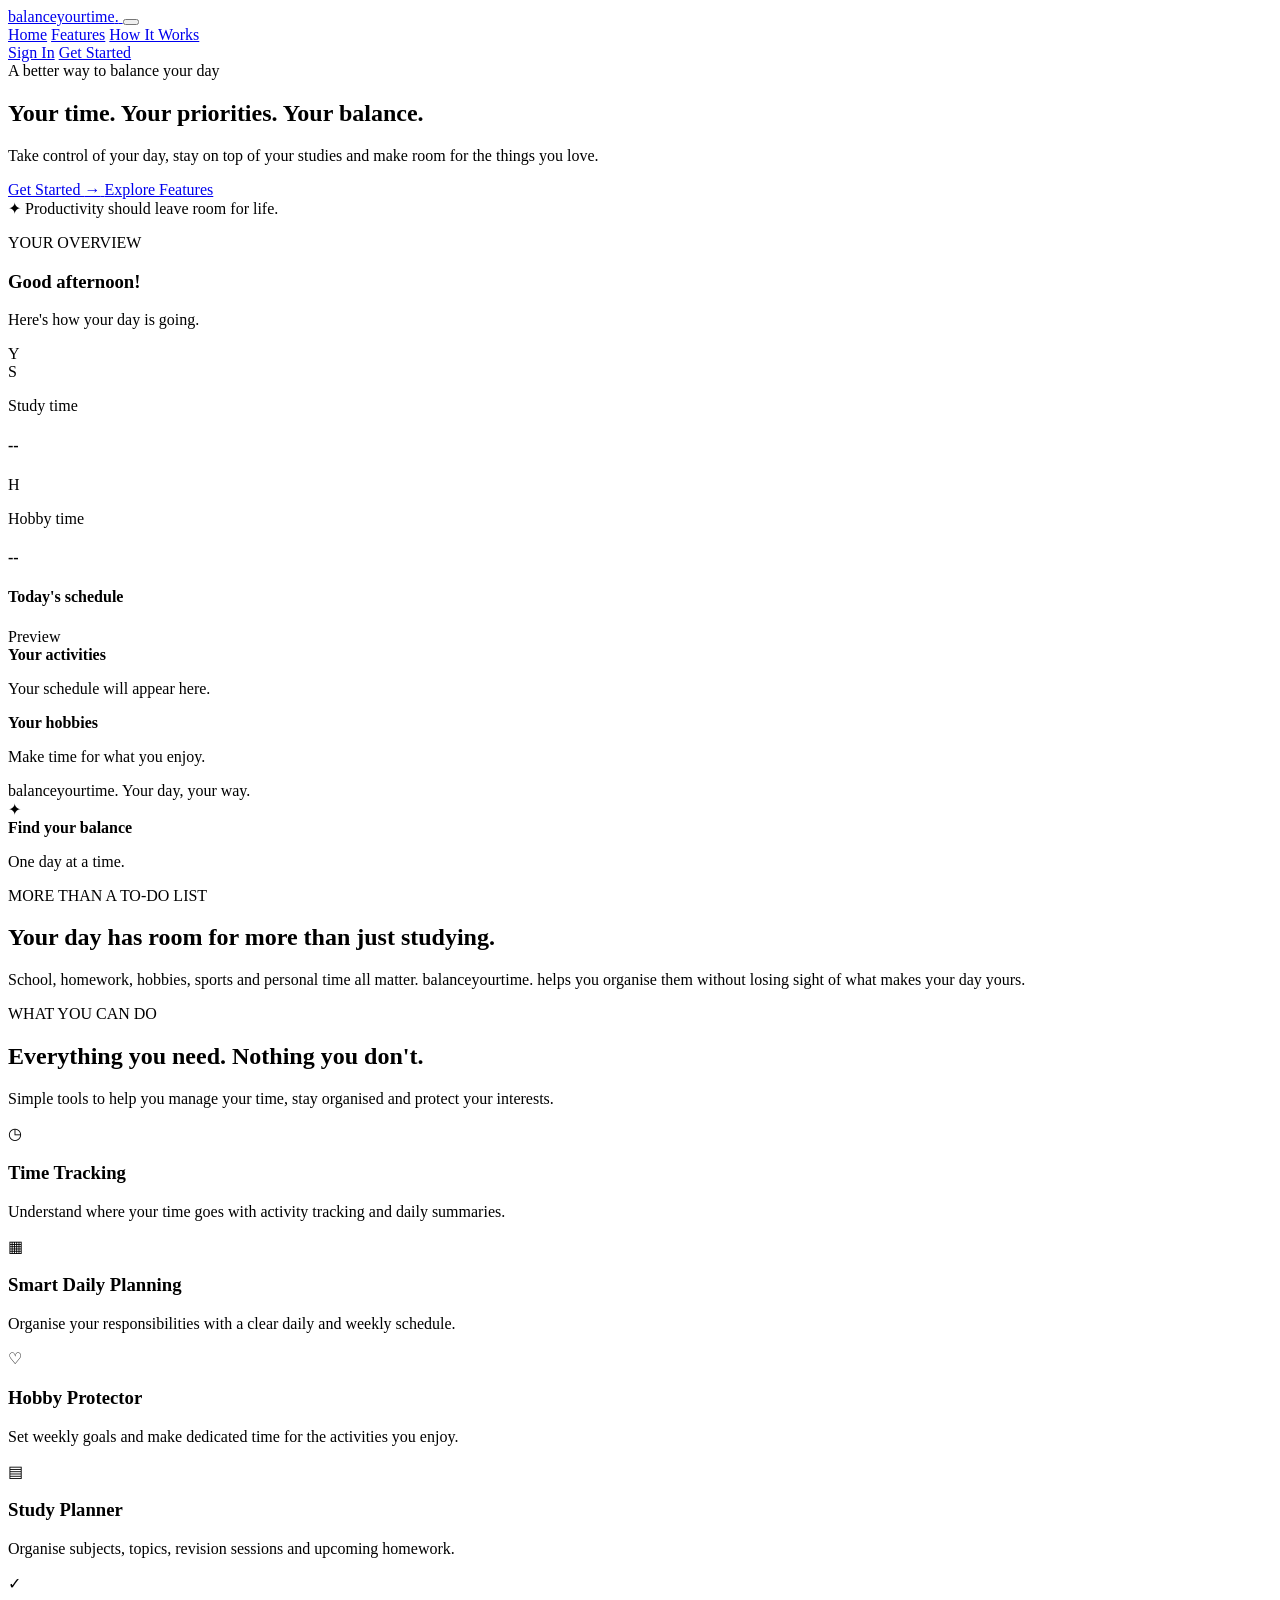
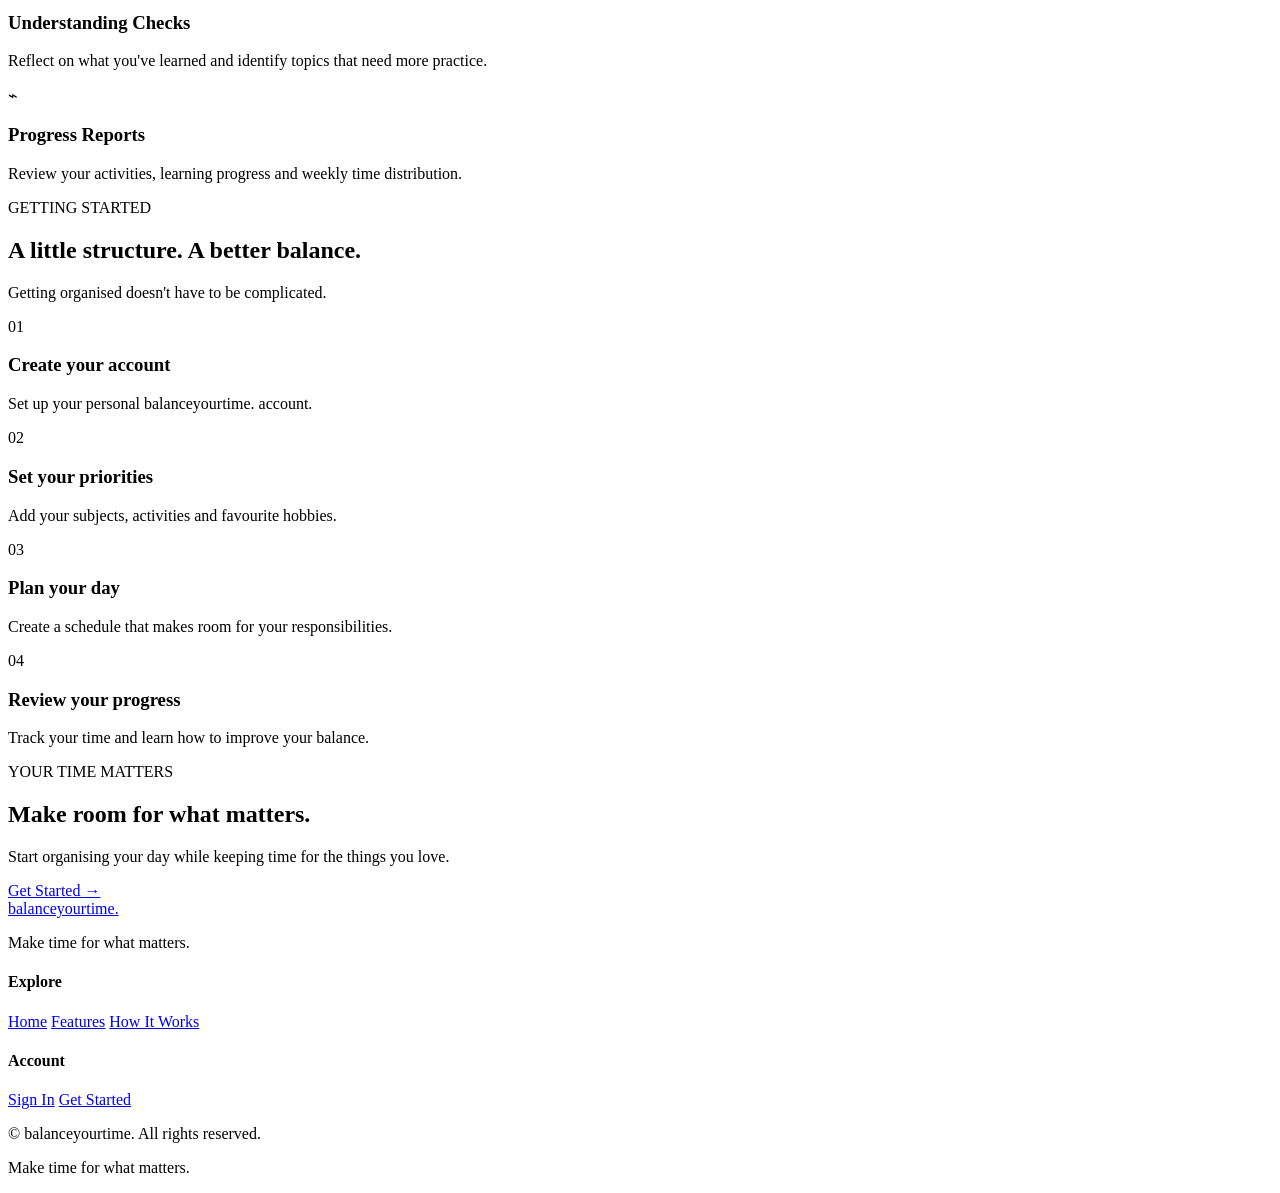
==== index.html @ 5ee88a28 "Create index.html" ====
<!DOCTYPE html>
<html lang="en">
<head>
    <meta charset="UTF-8">
    <meta name="viewport" content="width=device-width, initial-scale=1.0">

    <title>balanceyourtime. — Make time for what matters.</title>

    <meta name="description" content="Take control of your day, organise your studies and make room for the things you love with balanceyourtime.">

    <link rel="preconnect" href="https://fonts.googleapis.com">
    <link rel="preconnect" href="https://fonts.gstatic.com" crossorigin>

    <link href="https://fonts.googleapis.com/css2?family=Inter:wght@400;500;600;700;800&display=swap" rel="stylesheet">

    <link rel="stylesheet" href="style.css">

    <script src="script.js" defer></script>
</head>

<body>

    <!-- NAVIGATION -->

    <header class="navbar">
        <div class="container nav-container">

            <a href="index.html" class="logo">
                balanceyourtime<span>.</span>
            </a>

            <button class="menu-toggle" id="menuToggle"
                aria-label="Toggle navigation" aria-expanded="false">
                <span></span>
                <span></span>
                <span></span>
            </button>

            <nav class="nav-links" id="navLinks">
                <a href="#home" class="nav-link active">Home</a>
                <a href="#features" class="nav-link">Features</a>
                <a href="#how-it-works" class="nav-link">How It Works</a>
            </nav>

            <div class="nav-actions">
                <a href="signin.html" class="btn btn-secondary">Sign In</a>
                <a href="signup.html" class="btn btn-primary">Get Started</a>
            </div>

        </div>
    </header>


    <main>

        <!-- HERO SECTION -->

        <section class="hero" id="home">
            <div class="container hero-container">

                <div class="hero-content">

                    <div class="hero-label">
                        <span class="status-dot"></span>
                        A better way to balance your day
                    </div>

                    <h1>
                        Your time.
                        Your priorities.
                        <span>Your balance.</span>
                    </h1>

                    <p class="hero-description">
                        Take control of your day, stay on top of your
                        studies and make room for the things you love.
                    </p>

                    <div class="hero-buttons">
                        <a href="signup.html" class="btn btn-primary btn-large">
                            Get Started
                            <span aria-hidden="true">→</span>
                        </a>

                        <a href="#features" class="btn btn-secondary btn-large">
                            Explore Features
                        </a>
                    </div>

                    <div class="hero-note">
                        <span class="note-icon">✦</span>
                        Productivity should leave room for life.
                    </div>

                </div>


                <!-- DASHBOARD PREVIEW -->

                <div class="hero-visual">

                    <div class="preview-card">

                        <div class="preview-header">
                            <div>
                                <p class="preview-small">YOUR OVERVIEW</p>
                                <h3>Good afternoon!</h3>
                                <p class="preview-subtitle">
                                    Here's how your day is going.
                                </p>
                            </div>

                            <div class="preview-avatar">Y</div>
                        </div>


                        <div class="preview-stats">

                            <div class="preview-stat">
                                <div class="stat-icon study-icon">S</div>
                                <div>
                                    <p>Study time</p>
                                    <h4>--</h4>
                                </div>
                            </div>

                            <div class="preview-stat">
                                <div class="stat-icon hobby-icon">H</div>
                                <div>
                                    <p>Hobby time</p>
                                    <h4>--</h4>
                                </div>
                            </div>

                        </div>


                        <div class="preview-schedule">

                            <div class="preview-section-heading">
                                <h4>Today's schedule</h4>
                                <span>Preview</span>
                            </div>

                            <div class="schedule-placeholder">
                                <div class="schedule-line study-line"></div>
                                <div>
                                    <strong>Your activities</strong>
                                    <p>Your schedule will appear here.</p>
                                </div>
                            </div>

                            <div class="schedule-placeholder">
                                <div class="schedule-line hobby-line"></div>
                                <div>
                                    <strong>Your hobbies</strong>
                                    <p>Make time for what you enjoy.</p>
                                </div>
                            </div>

                        </div>


                        <div class="preview-footer">
                            <span>balanceyourtime.</span>
                            <span>Your day, your way.</span>
                        </div>

                    </div>

                    <div class="floating-note">
                        <span class="floating-icon">✦</span>
                        <div>
                            <strong>Find your balance</strong>
                            <p>One day at a time.</p>
                        </div>
                    </div>

                </div>

            </div>
        </section>


        <!-- INTRODUCTION -->

        <section class="intro-section">
            <div class="container intro-container">

                <p class="section-eyebrow">MORE THAN A TO-DO LIST</p>

                <h2>
                    Your day has room for
                    <span>more than just studying.</span>
                </h2>

                <p>
                    School, homework, hobbies, sports and personal time
                    all matter. balanceyourtime. helps you organise them
                    without losing sight of what makes your day yours.
                </p>

            </div>
        </section>


        <!-- FEATURES -->

        <section class="features-section" id="features">
            <div class="container">

                <div class="section-heading">
                    <p class="section-eyebrow">WHAT YOU CAN DO</p>

                    <h2>
                        Everything you need.
                        <span>Nothing you don't.</span>
                    </h2>

                    <p>
                        Simple tools to help you manage your time,
                        stay organised and protect your interests.
                    </p>
                </div>


                <div class="features-grid">

                    <article class="feature-card">
                        <div class="feature-icon purple-icon">◷</div>

                        <h3>Time Tracking</h3>

                        <p>
                            Understand where your time goes with activity
                            tracking and daily summaries.
                        </p>
                    </article>


                    <article class="feature-card">
                        <div class="feature-icon blue-icon">▦</div>

                        <h3>Smart Daily Planning</h3>

                        <p>
                            Organise your responsibilities with a clear
                            daily and weekly schedule.
                        </p>
                    </article>


                    <article class="feature-card">
                        <div class="feature-icon pink-icon">♡</div>

                        <h3>Hobby Protector</h3>

                        <p>
                            Set weekly goals and make dedicated time
                            for the activities you enjoy.
                        </p>
                    </article>


                    <article class="feature-card">
                        <div class="feature-icon green-icon">▤</div>

                        <h3>Study Planner</h3>

                        <p>
                            Organise subjects, topics, revision sessions
                            and upcoming homework.
                        </p>
                    </article>


                    <article class="feature-card">
                        <div class="feature-icon orange-icon">✓</div>

                        <h3>Understanding Checks</h3>

                        <p>
                            Reflect on what you've learned and identify
                            topics that need more practice.
                        </p>
                    </article>


                    <article class="feature-card">
                        <div class="feature-icon cyan-icon">⌁</div>

                        <h3>Progress Reports</h3>

                        <p>
                            Review your activities, learning progress
                            and weekly time distribution.
                        </p>
                    </article>

                </div>

            </div>
        </section>


        <!-- HOW IT WORKS -->

        <section class="how-section" id="how-it-works">
            <div class="container">

                <div class="section-heading">
                    <p class="section-eyebrow">GETTING STARTED</p>

                    <h2>
                        A little structure.
                        <span>A better balance.</span>
                    </h2>

                    <p>
                        Getting organised doesn't have to be complicated.
                    </p>
                </div>


                <div class="steps-grid">

                    <article class="step-card">
                        <span class="step-number">01</span>
                        <h3>Create your account</h3>
                        <p>
                            Set up your personal balanceyourtime.
                            account.
                        </p>
                    </article>


                    <article class="step-card">
                        <span class="step-number">02</span>
                        <h3>Set your priorities</h3>
                        <p>
                            Add your subjects, activities and
                            favourite hobbies.
                        </p>
                    </article>


                    <article class="step-card">
                        <span class="step-number">03</span>
                        <h3>Plan your day</h3>
                        <p>
                            Create a schedule that makes room
                            for your responsibilities.
                        </p>
                    </article>


                    <article class="step-card">
                        <span class="step-number">04</span>
                        <h3>Review your progress</h3>
                        <p>
                            Track your time and learn how to
                            improve your balance.
                        </p>
                    </article>

                </div>

            </div>
        </section>


        <!-- FINAL CALL TO ACTION -->

        <section class="cta-section">
            <div class="container cta-container">

                <p class="section-eyebrow">YOUR TIME MATTERS</p>

                <h2>
                    Make room for
                    <span>what matters.</span>
                </h2>

                <p>
                    Start organising your day while keeping
                    time for the things you love.
                </p>

                <a href="signup.html" class="btn btn-primary btn-large">
                    Get Started
                    <span aria-hidden="true">→</span>
                </a>

            </div>
        </section>

    </main>


    <!-- FOOTER -->

    <footer class="footer">
        <div class="container">

            <div class="footer-main">

                <div class="footer-brand">
                    <a href="index.html" class="logo">
                        balanceyourtime<span>.</span>
                    </a>

                    <p>
                        Make time for what matters.
                    </p>
                </div>


                <div class="footer-links">
                    <h4>Explore</h4>
                    <a href="#home">Home</a>
                    <a href="#features">Features</a>
                    <a href="#how-it-works">How It Works</a>
                </div>


                <div class="footer-links">
                    <h4>Account</h4>
                    <a href="signin.html">Sign In</a>
                    <a href="signup.html">Get Started</a>
                </div>

            </div>


            <div class="footer-bottom">
                <p>
                    © <span id="currentYear"></span> balanceyourtime.
                    All rights reserved.
                </p>

                <p>Make time for what matters.</p>
            </div>

        </div>
    </footer>

</body>
</html>
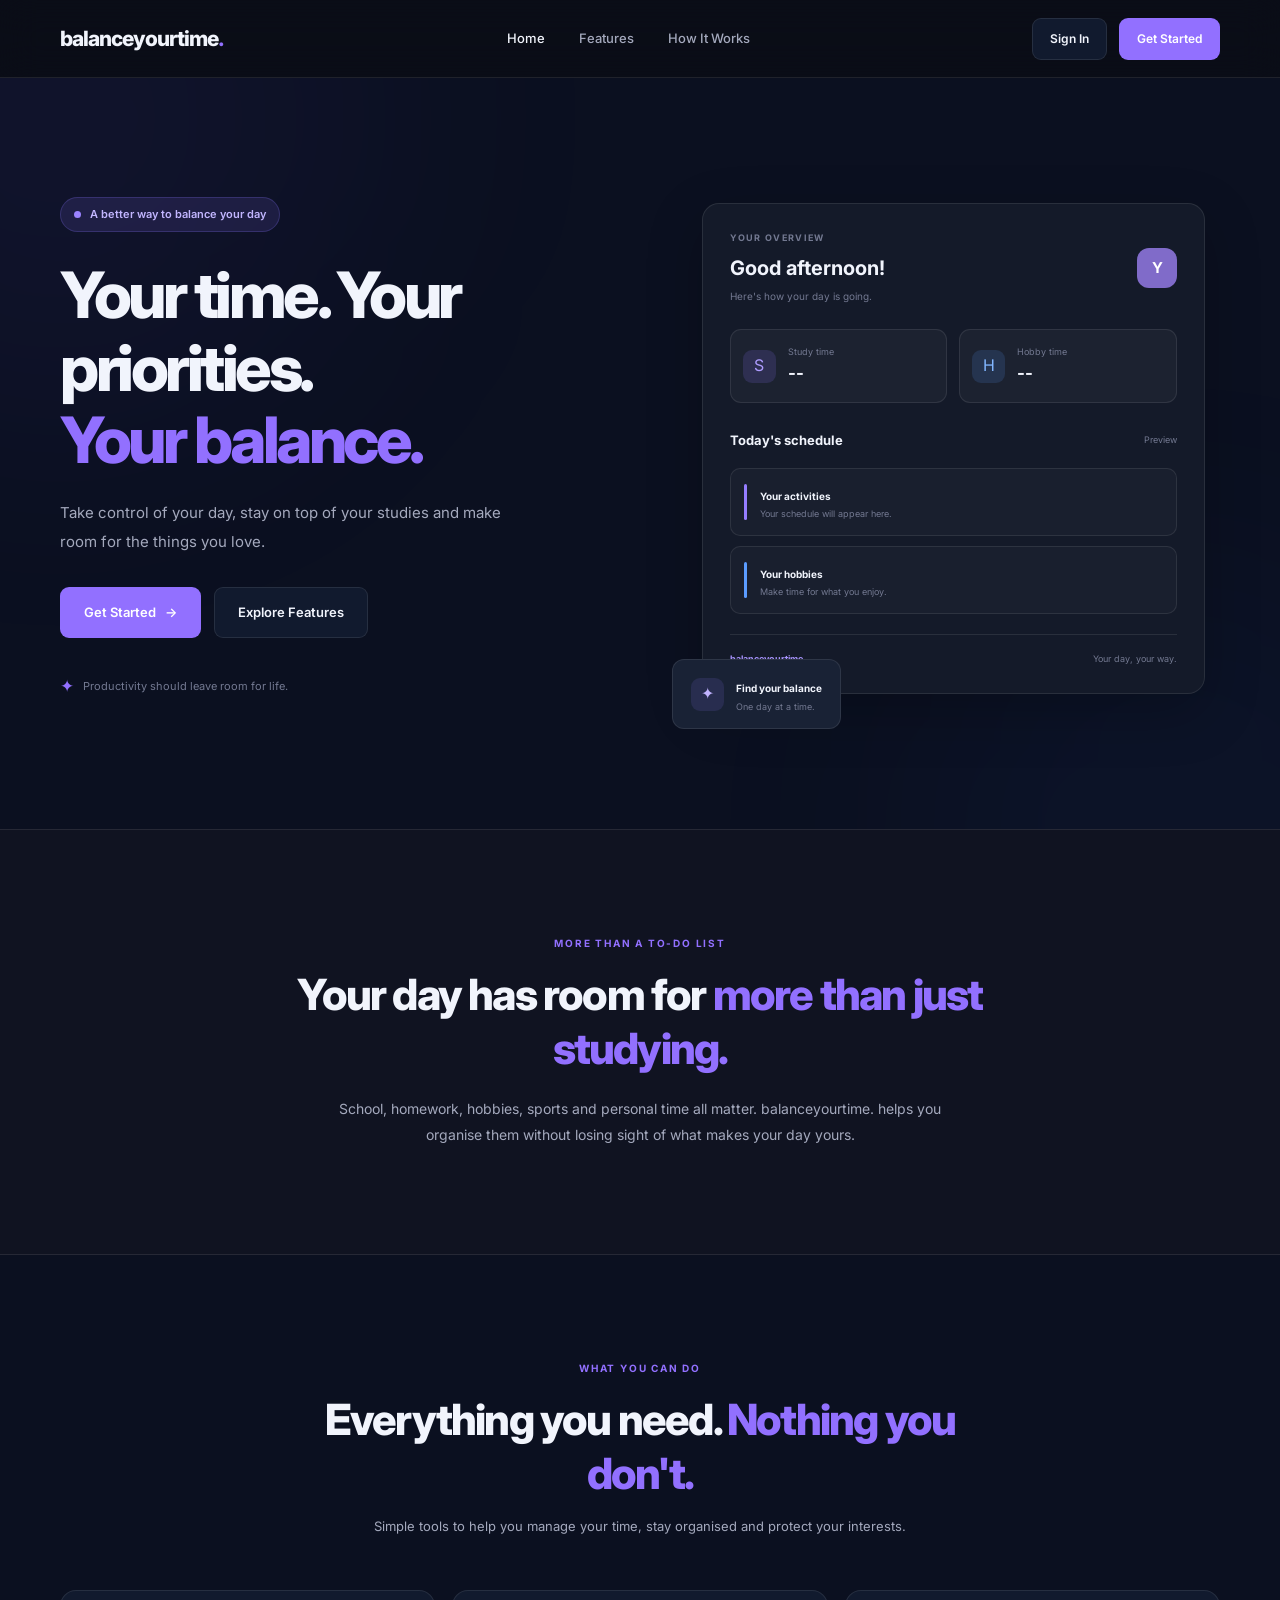
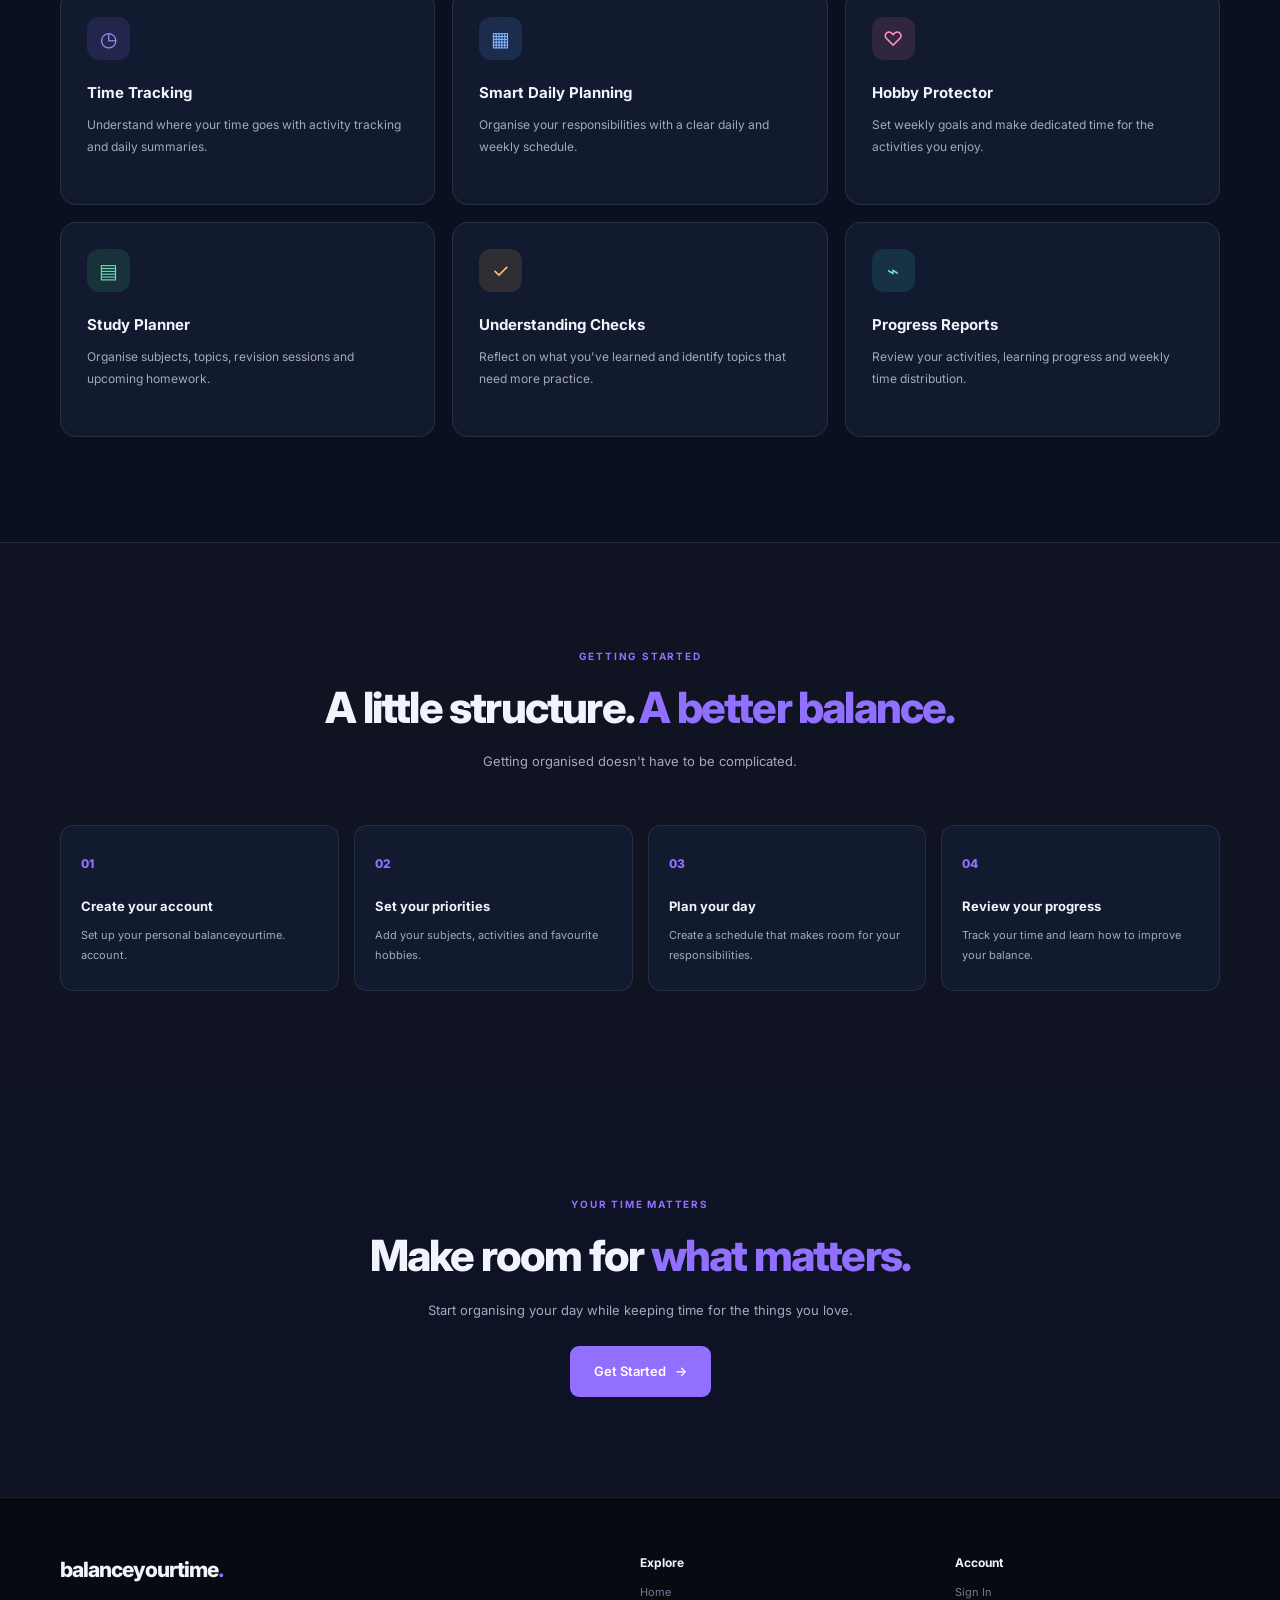
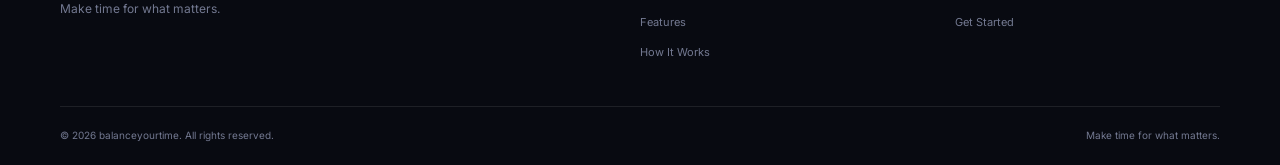
==== commit 5db3f541: "Update index.html" ====
--- a/index.html
+++ b/index.html
@@ -2,6 +2,7 @@
 <!DOCTYPE html>
 <html lang="en">
 <head>
+    <meta name="google-site-verification" content="UzLrV-4AFSS6kIqzw9CiGwNvHxpUOqqBNGoeSu82Of0" />
     <meta charset="UTF-8">
     <meta name="viewport" content="width=device-width, initial-scale=1.0">
 
--- a/style.css
+++ b/style.css
@@ -0,0 +1,2258 @@
+/* BALANCEUP — COMPLETE STYLE.CSS */
+
+:root {
+    --bg: #0b1020;
+    --bg-secondary: #101321;
+    --surface: #111a2e;
+    --surface-hover: #1b2034;
+    --surface-2: #172239;
+    --surface-3: #202d46;
+    --primary: #9270ff;
+    --primary-hover: #a48aff;
+    --secondary: #5b9cff;
+    --blue: #5b9cff;
+    --green: #45c69a;
+    --red: #ef737e;
+    --text: #f1f4fc;
+    --text-secondary: #a4a9bd;
+    --text-muted: #737991;
+    --muted: #94a1b8;
+    --border: rgba(255,255,255,.09);
+    --purple-light: rgba(139,114,255,.13);
+    --blue-light: rgba(91,156,255,.13);
+    --font: "Inter",sans-serif;
+    --container: 1160px;
+    --radius: 16px;
+    --sidebar-width: 255px;
+    --transition: .25s ease;
+    --shadow: 0 12px 35px rgba(0,0,0,.16);
+}
+
+* {
+    margin: 0;
+    padding: 0;
+    box-sizing: border-box;
+}
+
+html {
+    scroll-behavior: smooth;
+    scroll-padding-top: 90px;
+}
+
+body {
+    background: var(--bg);
+    color: var(--text);
+    font-family: var(--font);
+    line-height: 1.6;
+    overflow-x: hidden;
+}
+
+a {
+    color: inherit;
+    text-decoration: none;
+}
+
+button {
+    font: inherit;
+    cursor: pointer;
+}
+
+button:focus-visible,
+a:focus-visible,
+input:focus-visible,
+select:focus-visible,
+textarea:focus-visible {
+    outline: 2px solid var(--primary);
+    outline-offset: 3px;
+}
+
+.container {
+    width: min(var(--container),calc(100% - 48px));
+    margin: 0 auto;
+}
+
+/* BUTTONS */
+
+.btn {
+    display: inline-flex;
+    justify-content: center;
+    align-items: center;
+    gap: 9px;
+    min-height: 42px;
+    padding: 0 17px;
+    border-radius: 9px;
+    border: 1px solid transparent;
+    font-size: 12px;
+    font-weight: 600;
+    transition: var(--transition);
+    cursor: pointer;
+}
+
+.btn-primary {
+    background: var(--primary);
+    color: white;
+}
+
+.btn-primary:hover {
+    background: var(--primary-hover);
+    transform: translateY(-2px);
+    box-shadow: 0 5px 18px rgba(139,114,255,.15);
+}
+
+.btn-secondary {
+    background: var(--surface);
+    color: var(--text);
+    border-color: var(--border);
+}
+
+.btn-secondary:hover {
+    border-color: var(--primary);
+    background: var(--surface-hover);
+}
+
+.btn-danger {
+    background: rgba(239,115,126,.12);
+    color: var(--red);
+    border-color: rgba(239,115,126,.2);
+}
+
+.btn-large {
+    min-height: 51px;
+    padding: 0 23px;
+    font-size: 13px;
+}
+
+/* NAVIGATION */
+
+.navbar {
+    height: 78px;
+    width: 100%;
+    position: sticky;
+    top: 0;
+    z-index: 100;
+    background: rgba(11,13,22,.88);
+    backdrop-filter: blur(18px);
+    border-bottom: 1px solid var(--border);
+}
+
+.nav-container {
+    height: 100%;
+    display: flex;
+    align-items: center;
+    justify-content: space-between;
+}
+
+.logo {
+    font-size: 21px;
+    font-weight: 800;
+    letter-spacing: -1px;
+    white-space: nowrap;
+}
+
+.logo span {
+    color: var(--primary);
+}
+
+.nav-links {
+    display: flex;
+    align-items: center;
+    gap: 34px;
+}
+
+.nav-link {
+    color: var(--text-secondary);
+    font-size: 13px;
+    font-weight: 500;
+    transition: var(--transition);
+}
+
+.nav-link:hover,
+.nav-link.active {
+    color: var(--text);
+}
+
+.nav-actions {
+    display: flex;
+    align-items: center;
+    gap: 12px;
+}
+
+.menu-toggle {
+    display: none;
+    width: 40px;
+    height: 40px;
+    background: var(--surface);
+    border: 1px solid var(--border);
+    border-radius: 9px;
+    align-items: center;
+    justify-content: center;
+    flex-direction: column;
+    gap: 5px;
+}
+
+.menu-toggle span {
+    width: 17px;
+    height: 2px;
+    background: var(--text);
+    border-radius: 2px;
+}
+
+/* HOMEPAGE HERO */
+
+.hero {
+    position: relative;
+    padding: 110px 0 120px;
+    overflow: hidden;
+}
+
+.hero::before,
+.hero::after {
+    content: "";
+    position: absolute;
+    border-radius: 50%;
+    pointer-events: none;
+    filter: blur(135px);
+}
+
+.hero::before {
+    width: 600px;
+    height: 600px;
+    top: -260px;
+    left: -240px;
+    background: rgba(112,85,255,.055);
+}
+
+.hero::after {
+    width: 500px;
+    height: 500px;
+    bottom: -250px;
+    right: -150px;
+    background: rgba(61,123,255,.045);
+}
+
+.hero-container {
+    position: relative;
+    z-index: 1;
+    display: grid;
+    grid-template-columns: 1fr .95fr;
+    align-items: center;
+    gap: 65px;
+}
+
+.hero-content {
+    max-width: 570px;
+}
+
+.hero-label {
+    display: inline-flex;
+    align-items: center;
+    gap: 9px;
+    padding: 8px 13px;
+    border: 1px solid rgba(139,114,255,.22);
+    background: var(--purple-light);
+    border-radius: 30px;
+    color: #c2b6ff;
+    font-size: 11px;
+    font-weight: 600;
+    margin-bottom: 27px;
+}
+
+.status-dot {
+    width: 7px;
+    height: 7px;
+    background: #9b83ff;
+    border-radius: 50%;
+}
+
+.hero h1 {
+    font-size: clamp(42px,5vw,66px);
+    line-height: 1.13;
+    font-weight: 800;
+    letter-spacing: -3.5px;
+    max-width: 600px;
+}
+
+.hero h1 span {
+    display: block;
+    color: var(--primary);
+}
+
+.hero-description {
+    max-width: 470px;
+    margin-top: 23px;
+    color: var(--text-secondary);
+    font-size: 15px;
+    line-height: 1.9;
+}
+
+.hero-buttons {
+    display: flex;
+    align-items: center;
+    gap: 13px;
+    margin-top: 31px;
+    flex-wrap: wrap;
+}
+
+.hero-note {
+    display: flex;
+    align-items: center;
+    gap: 9px;
+    color: var(--text-muted);
+    font-size: 11px;
+    margin-top: 35px;
+}
+
+.note-icon {
+    color: var(--primary);
+    font-size: 17px;
+}
+
+/* HOMEPAGE PREVIEW */
+
+.hero-visual {
+    position: relative;
+    padding: 15px;
+}
+
+.preview-card {
+    position: relative;
+    z-index: 2;
+    width: 100%;
+    padding: 27px;
+    border-radius: 17px;
+    border: 1px solid var(--border);
+    background: #141a29;
+    box-shadow: 0 18px 55px rgba(0,0,0,.22);
+}
+
+.preview-header {
+    display: flex;
+    align-items: center;
+    justify-content: space-between;
+}
+
+.preview-small {
+    color: var(--text-muted);
+    font-size: 9px;
+    font-weight: 700;
+    letter-spacing: 1.3px;
+}
+
+.preview-header h3 {
+    margin-top: 7px;
+    font-size: 20px;
+}
+
+.preview-subtitle {
+    color: var(--text-muted);
+    font-size: 10px;
+    margin-top: 4px;
+}
+
+.preview-avatar {
+    width: 40px;
+    height: 40px;
+    border-radius: 12px;
+    display: grid;
+    place-items: center;
+    color: white;
+    background: #806bc9;
+    font-size: 15px;
+    font-weight: 700;
+}
+
+.preview-stats {
+    display: grid;
+    grid-template-columns: 1fr 1fr;
+    gap: 12px;
+    margin-top: 25px;
+}
+
+.preview-stat {
+    display: flex;
+    align-items: center;
+    gap: 12px;
+    padding: 15px 12px;
+    background: rgba(255,255,255,.035);
+    border: 1px solid var(--border);
+    border-radius: 11px;
+}
+
+.stat-icon {
+    width: 33px;
+    height: 33px;
+    display: grid;
+    place-items: center;
+    border-radius: 9px;
+}
+
+.study-icon {
+    background: rgba(139,114,255,.16);
+    color: #ae9cff;
+}
+
+.hobby-icon {
+    background: rgba(91,156,255,.15);
+    color: #82b6ff;
+}
+
+.preview-stat p {
+    font-size: 9px;
+    color: var(--text-muted);
+}
+
+.preview-stat h4 {
+    font-size: 17px;
+}
+
+.preview-schedule {
+    margin-top: 27px;
+}
+
+.preview-section-heading {
+    display: flex;
+    align-items: center;
+    justify-content: space-between;
+    margin-bottom: 17px;
+}
+
+.preview-section-heading h4 {
+    font-size: 13px;
+}
+
+.preview-section-heading span {
+    color: var(--text-muted);
+    font-size: 9px;
+}
+
+.schedule-placeholder {
+    display: flex;
+    align-items: center;
+    gap: 13px;
+    padding: 13px;
+    margin-bottom: 10px;
+    background: rgba(255,255,255,.025);
+    border: 1px solid var(--border);
+    border-radius: 10px;
+}
+
+.schedule-line {
+    width: 3px;
+    height: 36px;
+    border-radius: 5px;
+}
+
+.study-line {
+    background: #957dff;
+}
+
+.hobby-line {
+    background: #5b9cff;
+}
+
+.schedule-placeholder strong {
+    font-size: 10px;
+}
+
+.schedule-placeholder p {
+    color: var(--text-muted);
+    font-size: 9px;
+}
+
+.preview-footer {
+    display: flex;
+    justify-content: space-between;
+    border-top: 1px solid var(--border);
+    padding-top: 17px;
+    margin-top: 20px;
+    color: var(--text-muted);
+    font-size: 9px;
+}
+
+.preview-footer span:first-child {
+    color: #a995ff;
+    font-weight: 700;
+}
+
+.floating-note {
+    position: absolute;
+    z-index: 3;
+    bottom: -20px;
+    left: -15px;
+    display: flex;
+    align-items: center;
+    gap: 12px;
+    padding: 14px 18px;
+    background: #192235;
+    border: 1px solid var(--border);
+    border-radius: 12px;
+}
+
+.floating-icon {
+    width: 33px;
+    height: 33px;
+    display: grid;
+    place-items: center;
+    color: #c1b3ff;
+    background: var(--purple-light);
+    border-radius: 9px;
+}
+
+.floating-note strong {
+    font-size: 10px;
+}
+
+.floating-note p {
+    color: var(--text-muted);
+    font-size: 9px;
+}
+
+/* INTRODUCTION AND FEATURES */
+
+.intro-section {
+    padding: 105px 0;
+    background: var(--bg-secondary);
+    border-block: 1px solid var(--border);
+}
+
+.intro-container {
+    max-width: 760px;
+    text-align: center;
+    margin: auto;
+}
+
+.section-eyebrow {
+    color: var(--primary);
+    font-size: 10px;
+    font-weight: 700;
+    letter-spacing: 1.8px;
+}
+
+.intro-container h2,
+.section-heading h2,
+.cta-container h2 {
+    font-size: clamp(30px,4vw,43px);
+    line-height: 1.25;
+    letter-spacing: -1.8px;
+    font-weight: 800;
+    margin-top: 17px;
+}
+
+.intro-container h2 span,
+.section-heading h2 span,
+.cta-container h2 span {
+    color: var(--primary);
+}
+
+.intro-container > p:last-child {
+    color: var(--text-secondary);
+    max-width: 630px;
+    margin: 20px auto 0;
+    font-size: 14px;
+    line-height: 1.9;
+}
+
+.features-section,
+.how-section {
+    padding: 105px 0;
+}
+
+.section-heading {
+    max-width: 650px;
+    margin: 0 auto 53px;
+    text-align: center;
+}
+
+.section-heading > p:last-child {
+    margin-top: 16px;
+    color: var(--text-secondary);
+    font-size: 13px;
+}
+
+.features-grid {
+    display: grid;
+    grid-template-columns: repeat(3,1fr);
+    gap: 17px;
+}
+
+.feature-card {
+    min-height: 215px;
+    padding: 26px;
+    background: var(--surface);
+    border: 1px solid var(--border);
+    border-radius: var(--radius);
+    transition: var(--transition);
+}
+
+.feature-card:hover {
+    transform: translateY(-4px);
+    border-color: rgba(139,114,255,.3);
+}
+
+.feature-icon {
+    width: 43px;
+    height: 43px;
+    display: grid;
+    place-items: center;
+    border-radius: 12px;
+    font-size: 20px;
+    margin-bottom: 21px;
+}
+
+.purple-icon {
+    background: rgba(139,114,255,.14);
+    color: #a994ff;
+}
+
+.blue-icon {
+    background: rgba(91,156,255,.14);
+    color: #82b6ff;
+}
+
+.pink-icon {
+    background: rgba(255,115,174,.13);
+    color: #ff91bf;
+}
+
+.green-icon {
+    background: rgba(75,208,155,.13);
+    color: #6de0b3;
+}
+
+.orange-icon {
+    background: rgba(255,177,91,.13);
+    color: #ffc17d;
+}
+
+.cyan-icon {
+    background: rgba(65,208,224,.13);
+    color: #72dce9;
+}
+
+.feature-card h3 {
+    font-size: 15px;
+    margin-bottom: 9px;
+}
+
+.feature-card p {
+    color: var(--text-secondary);
+    font-size: 12px;
+    line-height: 1.8;
+}
+
+/* HOW IT WORKS */
+
+.how-section {
+    background: var(--bg-secondary);
+    border-top: 1px solid var(--border);
+}
+
+.steps-grid {
+    display: grid;
+    grid-template-columns: repeat(4,1fr);
+    gap: 15px;
+}
+
+.step-card {
+    padding: 24px 20px;
+    background: var(--surface);
+    border: 1px solid var(--border);
+    border-radius: 13px;
+    transition: var(--transition);
+}
+
+.step-card:hover {
+    border-color: rgba(139,114,255,.35);
+    transform: translateY(-3px);
+}
+
+.step-number {
+    color: var(--primary);
+    font-size: 12px;
+    font-weight: 800;
+}
+
+.step-card h3 {
+    font-size: 13px;
+    margin: 21px 0 9px;
+}
+
+.step-card p {
+    color: var(--text-secondary);
+    font-size: 11px;
+    line-height: 1.8;
+}
+
+/* CTA */
+
+.cta-section {
+    padding: 100px 0;
+    text-align: center;
+    background: rgba(113,85,255,.025);
+}
+
+.cta-container {
+    max-width: 680px;
+    margin: auto;
+}
+
+.cta-container > p:not(.section-eyebrow) {
+    color: var(--text-secondary);
+    font-size: 13px;
+    margin: 18px auto 25px;
+    max-width: 470px;
+}
+
+/* FOOTER */
+
+.footer {
+    background: #080a11;
+    border-top: 1px solid var(--border);
+    padding: 55px 0 22px;
+}
+
+.footer-main {
+    display: grid;
+    grid-template-columns: 2fr 1fr 1fr;
+    gap: 50px;
+    padding-bottom: 45px;
+}
+
+.footer-brand > p {
+    color: var(--text-muted);
+    font-size: 12px;
+    margin-top: 12px;
+}
+
+.footer-links {
+    display: flex;
+    flex-direction: column;
+    align-items: flex-start;
+    gap: 12px;
+}
+
+.footer-links h4 {
+    font-size: 12px;
+}
+
+.footer-links a {
+    color: var(--text-muted);
+    font-size: 11px;
+}
+
+.footer-links a:hover {
+    color: var(--primary);
+}
+
+.footer-bottom {
+    display: flex;
+    justify-content: space-between;
+    gap: 15px;
+    border-top: 1px solid var(--border);
+    padding-top: 20px;
+    color: var(--text-muted);
+    font-size: 10px;
+}
+
+/* DASHBOARD BASE */
+
+.dashboard-layout {
+    min-height: 100vh;
+}
+
+.sidebar {
+    position: fixed;
+    inset: 0 auto 0 0;
+    width: var(--sidebar-width);
+    background: #101321;
+    border-right: 1px solid var(--border);
+    z-index: 50;
+    display: flex;
+    flex-direction: column;
+    padding: 24px 17px;
+    overflow-y: auto;
+}
+
+.sidebar-logo {
+    padding: 5px 10px 30px;
+}
+
+.sidebar-nav {
+    display: flex;
+    flex-direction: column;
+    gap: 5px;
+}
+
+.sidebar-section-title {
+    padding: 18px 10px 8px;
+    color: var(--text-muted);
+    font-size: 9px;
+    font-weight: 700;
+    letter-spacing: 1.2px;
+}
+
+.sidebar-link {
+    display: flex;
+    align-items: center;
+    gap: 12px;
+    padding: 11px 12px;
+    border-radius: 9px;
+    color: var(--text-secondary);
+    font-size: 12px;
+    transition: var(--transition);
+}
+
+.sidebar-link:hover,
+.sidebar-link.active {
+    background: var(--purple-light);
+    color: #c1b2ff;
+}
+
+.sidebar-link.active {
+    border: 1px solid rgba(139,114,255,.15);
+}
+
+.sidebar-link .icon {
+    width: 19px;
+    text-align: center;
+}
+
+.sidebar-bottom {
+    margin-top: auto;
+    padding-top: 20px;
+    border-top: 1px solid var(--border);
+}
+
+.dashboard-main {
+    margin-left: var(--sidebar-width);
+    min-height: 100vh;
+}
+
+.dashboard-topbar {
+    height: 75px;
+    position: sticky;
+    top: 0;
+    z-index: 30;
+    padding: 0 35px;
+    display: flex;
+    align-items: center;
+    justify-content: space-between;
+    background: rgba(11,16,32,.9);
+    backdrop-filter: blur(16px);
+    border-bottom: 1px solid var(--border);
+}
+
+.topbar-left,
+.topbar-actions {
+    display: flex;
+    align-items: center;
+    gap: 16px;
+}
+
+.breadcrumb {
+    color: var(--text-secondary);
+    font-size: 12px;
+}
+
+.topbar-actions {
+    gap: 13px;
+}
+
+.mobile-menu-button {
+    display: none;
+    width: 36px;
+    height: 36px;
+    border: 1px solid var(--border);
+    border-radius: 8px;
+    background: var(--surface);
+    color: var(--text);
+}
+
+.dashboard-content {
+    max-width: 1500px;
+    padding: 32px 35px;
+    margin: auto;
+}
+
+.welcome-section,
+.page-heading-row {
+    display: flex;
+    align-items: center;
+    justify-content: space-between;
+    gap: 20px;
+    margin-bottom: 27px;
+}
+
+.welcome-section h1,
+.page-heading-row h1 {
+    font-size: 25px;
+    letter-spacing: -.8px;
+}
+
+.welcome-section p,
+.page-heading-row p {
+    color: var(--text-secondary);
+    font-size: 12px;
+    margin-top: 5px;
+}
+
+.welcome-date {
+    color: var(--text-muted);
+    font-size: 11px;
+}
+
+/* DASHBOARD CARDS */
+
+.dashboard-panel,
+.overview-card,
+.summary-card {
+    background: var(--surface);
+    border: 1px solid var(--border);
+    border-radius: 13px;
+}
+
+.dashboard-panel {
+    padding: 22px;
+    margin-bottom: 20px;
+}
+
+.panel-header {
+    display: flex;
+    align-items: center;
+    justify-content: space-between;
+    gap: 15px;
+    margin-bottom: 20px;
+}
+
+.panel-header h2 {
+    font-size: 14px;
+}
+
+.panel-header p {
+    color: var(--text-muted);
+    font-size: 10px;
+    margin-top: 4px;
+}
+
+.overview-grid {
+    display: grid;
+    grid-template-columns: repeat(4,minmax(0,1fr));
+    gap: 15px;
+    margin-bottom: 22px;
+}
+
+.overview-card {
+    padding: 19px;
+}
+
+.overview-card p {
+    color: var(--text-muted);
+    font-size: 10px;
+}
+
+.overview-card strong {
+    display: block;
+    font-size: 25px;
+    margin-top: 9px;
+}
+
+.overview-card small {
+    color: var(--text-secondary);
+    font-size: 10px;
+}
+
+.schedule-summary-grid {
+    display: grid;
+    grid-template-columns: repeat(4,minmax(0,1fr));
+    gap: 14px;
+    margin-bottom: 22px;
+}
+
+.summary-card {
+    padding: 18px;
+}
+
+.summary-card p {
+    color: var(--text-muted);
+    font-size: 10px;
+}
+
+.summary-card > strong {
+    display: block;
+    font-size: 25px;
+    margin-top: 7px;
+}
+
+.dashboard-two-column {
+    display: grid;
+    grid-template-columns: 1.3fr 1fr;
+    gap: 20px;
+}
+
+/* GENERAL FORMS */
+
+.form-group {
+    display: grid;
+    gap: 7px;
+    margin-bottom: 17px;
+}
+
+.form-group label {
+    color: var(--text-secondary);
+    font-size: 11px;
+    font-weight: 600;
+}
+
+.form-group input,
+.form-group select,
+.form-group textarea,
+.form-control {
+    width: 100%;
+    min-height: 43px;
+    padding: 11px 13px;
+    background: var(--bg-secondary);
+    border: 1px solid var(--border);
+    border-radius: 8px;
+    color: var(--text);
+    font: inherit;
+    font-size: 12px;
+}
+
+.form-group textarea {
+    min-height: 100px;
+    resize: vertical;
+}
+
+.form-group input::placeholder,
+.form-group textarea::placeholder {
+    color: var(--text-muted);
+}
+
+.form-group select option {
+    background: var(--surface);
+}
+
+.form-row {
+    display: grid;
+    grid-template-columns: repeat(2,minmax(0,1fr));
+    gap: 15px;
+}
+
+.form-hint {
+    color: var(--text-muted);
+    font-size: 10px;
+}
+
+.form-error {
+    color: var(--red);
+    font-size: 10px;
+}
+
+/* TABLES */
+
+.table-wrapper {
+    width: 100%;
+    overflow-x: auto;
+}
+
+.activity-table {
+    width: 100%;
+    border-collapse: collapse;
+    font-size: 11px;
+    min-width: 550px;
+}
+
+.activity-table th {
+    color: var(--muted);
+    font-size: 9px;
+    text-transform: uppercase;
+    letter-spacing: .7px;
+    font-weight: 700;
+    background: var(--surface-2);
+}
+
+.activity-table th,
+.activity-table td {
+    padding: 14px 12px;
+    border-bottom: 1px solid var(--border);
+    text-align: left;
+}
+
+.activity-table td {
+    color: var(--text);
+}
+
+/* PROGRESS */
+
+.progress-track {
+    width: 100%;
+    height: 8px;
+    background: var(--surface-3);
+    border-radius: 20px;
+    overflow: hidden;
+}
+
+.progress-fill {
+    height: 100%;
+    width: 0;
+    background: var(--primary);
+    border-radius: inherit;
+    transition: width .3s ease;
+}
+
+.daily-progress-content {
+    display: grid;
+    place-items: center;
+    gap: 20px;
+}
+
+.progress-circle {
+    width: 150px;
+    height: 150px;
+    border-radius: 50%;
+    display: grid;
+    place-items: center;
+    background: conic-gradient(var(--primary) 0deg,var(--surface-3) 0deg);
+}
+
+.progress-circle-inner {
+    width: 120px;
+    height: 120px;
+    background: var(--surface);
+    border-radius: 50%;
+    display: grid;
+    place-content: center;
+    text-align: center;
+}
+
+.progress-circle-inner strong {
+    font-size: 27px;
+}
+
+.progress-circle-inner span {
+    color: var(--muted);
+    font-size: 10px;
+}
+
+.progress-summary {
+    width: 100%;
+    display: grid;
+    gap: 13px;
+}
+
+.progress-summary-row,
+.report-progress-heading {
+    display: flex;
+    justify-content: space-between;
+    align-items: center;
+    gap: 10px;
+    font-size: 11px;
+}
+
+.progress-summary-row strong {
+    margin-left: auto;
+}
+
+.progress-dot,
+.legend-dot {
+    display: inline-block;
+    width: 9px;
+    height: 9px;
+    border-radius: 50%;
+    background: var(--primary);
+}
+
+.completed-dot {
+    background: var(--green);
+}
+
+.pending-dot {
+    background: var(--blue);
+}
+
+.total-dot {
+    background: var(--primary);
+}
+
+.weekly-chart,
+.distribution-chart,
+.report-chart-container {
+    min-height: 190px;
+    position: relative;
+}
+
+.weekly-legend,
+.report-legend {
+    display: flex;
+    flex-wrap: wrap;
+    gap: 15px;
+    color: var(--muted);
+    font-size: 10px;
+    margin-top: 12px;
+}
+
+.weekly-legend span {
+    display: flex;
+    align-items: center;
+    gap: 7px;
+}
+
+.study-legend {
+    background: var(--primary);
+}
+
+.hobby-legend {
+    background: var(--green);
+}
+
+.personal-legend {
+    background: var(--blue);
+}
+
+.report-progress-item {
+    display: grid;
+    gap: 10px;
+    margin: 20px 0;
+}
+
+.report-progress-note {
+    color: var(--muted);
+    font-size: 11px;
+    line-height: 1.6;
+    margin-top: 15px;
+}
+
+/* QUICK ACTIONS AND HOBBIES */
+
+.quick-actions-section {
+    margin-top: 28px;
+}
+
+.quick-actions-grid,
+.subject-grid,
+.hobby-grid {
+    display: grid;
+    grid-template-columns: repeat(4,minmax(0,1fr));
+    gap: 13px;
+}
+
+.quick-action-card {
+    display: grid;
+    gap: 9px;
+    padding: 17px;
+    text-align: left;
+    background: var(--surface);
+    border: 1px solid var(--border);
+    border-radius: 12px;
+    color: var(--text);
+    cursor: pointer;
+    transition: .2s;
+}
+
+.quick-action-card:hover {
+    border-color: var(--primary);
+    transform: translateY(-2px);
+}
+
+.quick-action-icon {
+    font-size: 23px;
+    color: var(--primary);
+}
+
+.quick-action-card strong {
+    font-size: 12px;
+}
+
+.quick-action-card small {
+    color: var(--muted);
+    font-size: 10px;
+}
+
+.hobby-goal-content {
+    display: grid;
+    gap: 14px;
+}
+
+.hobby-goal-values {
+    display: flex;
+    align-items: baseline;
+    gap: 12px;
+    flex-wrap: wrap;
+}
+
+.hobby-goal-values strong {
+    font-size: 25px;
+}
+
+.hobby-goal-values span {
+    color: var(--muted);
+    font-size: 11px;
+}
+
+.hobby-goal-content > p {
+    color: var(--muted);
+    font-size: 11px;
+}
+
+.choice-fieldset {
+    border: 0;
+    padding: 0;
+    margin: 15px 0;
+}
+
+.choice-grid,
+.days-grid {
+    display: grid;
+    grid-template-columns: repeat(4,minmax(0,1fr));
+    gap: 9px;
+    margin-top: 12px;
+}
+
+.choice-option {
+    position: relative;
+    cursor: pointer;
+}
+
+.choice-option input {
+    position: absolute;
+    opacity: 0;
+}
+
+.choice-option span {
+    min-height: 40px;
+    padding: 10px;
+    display: flex;
+    align-items: center;
+    justify-content: center;
+    text-align: center;
+    border: 1px solid var(--border);
+    border-radius: 9px;
+    background: var(--surface-2);
+    color: var(--text);
+    font-size: 11px;
+}
+
+.choice-option input:checked + span {
+    border-color: var(--primary);
+    background: rgba(146,112,255,.14);
+}
+
+.choice-option input:focus-visible + span {
+    outline: 2px solid var(--primary);
+}
+
+/* DIALOGS */
+
+.quick-add-dialog {
+    width: min(500px,calc(100% - 28px));
+    max-height: 88vh;
+    overflow-y: auto;
+    padding: 25px;
+    border: 1px solid var(--border);
+    border-radius: 17px;
+    color: var(--text);
+    background: var(--surface);
+    box-shadow: 0 25px 90px rgba(0,0,0,.4);
+}
+
+.quick-add-dialog::backdrop {
+    background: rgba(2,6,18,.72);
+    backdrop-filter: blur(4px);
+}
+
+.dialog-header {
+    display: flex;
+    justify-content: space-between;
+    align-items: flex-start;
+    margin-bottom: 22px;
+}
+
+.dialog-header h2 {
+    font-size: 19px;
+    margin: 7px 0;
+}
+
+.dialog-close {
+    width: 34px;
+    height: 34px;
+    border: 1px solid var(--border);
+    border-radius: 8px;
+    background: var(--surface-2);
+    color: var(--text);
+    font-size: 20px;
+}
+
+.dialog-actions {
+    display: flex;
+    justify-content: flex-end;
+    flex-wrap: wrap;
+    gap: 10px;
+    margin-top: 22px;
+}
+
+/* SETTINGS */
+
+.settings-section {
+    scroll-margin-top: 95px;
+}
+
+.settings-tabs {
+    display: flex;
+    flex-wrap: wrap;
+    gap: 8px;
+    margin-bottom: 20px;
+}
+
+.settings-tabs a {
+    padding: 9px 12px;
+    border: 1px solid var(--border);
+    border-radius: 8px;
+    color: var(--muted);
+    font-size: 11px;
+}
+
+.settings-tabs a:hover {
+    color: var(--text);
+    border-color: var(--primary);
+}
+
+.settings-form-grid {
+    display: grid;
+    grid-template-columns: repeat(2,minmax(0,1fr));
+    gap: 0 15px;
+}
+
+.avatar-upload-section {
+    display: flex;
+    align-items: center;
+    gap: 19px;
+    padding: 12px 0 22px;
+    margin-bottom: 20px;
+    border-bottom: 1px solid var(--border);
+}
+
+.large-avatar {
+    width: 75px;
+    height: 75px;
+    font-size: 24px;
+}
+
+.avatar-upload-info {
+    display: grid;
+    gap: 7px;
+}
+
+.avatar-upload-info strong {
+    font-size: 13px;
+}
+
+.avatar-upload-info p,
+.avatar-upload-info small {
+    color: var(--muted);
+    font-size: 10px;
+    margin: 0;
+}
+
+.avatar-upload-info label {
+    width: fit-content;
+}
+
+.settings-save-row {
+    display: flex;
+    justify-content: flex-end;
+    align-items: center;
+    gap: 12px;
+    margin-top: 15px;
+    flex-wrap: wrap;
+}
+
+.settings-option {
+    display: flex;
+    justify-content: space-between;
+    align-items: center;
+    gap: 18px;
+    padding: 17px 0;
+    border-bottom: 1px solid var(--border);
+}
+
+.settings-option strong {
+    font-size: 12px;
+}
+
+.settings-option p {
+    color: var(--muted);
+    font-size: 10px;
+    margin-top: 5px;
+}
+
+.toggle-control input {
+    position: absolute;
+    opacity: 0;
+}
+
+.toggle-slider {
+    display: block;
+    width: 42px;
+    height: 23px;
+    border-radius: 20px;
+    background: var(--surface-3);
+    position: relative;
+    cursor: pointer;
+}
+
+.toggle-slider::after {
+    content: "";
+    position: absolute;
+    top: 3px;
+    left: 3px;
+    width: 17px;
+    height: 17px;
+    border-radius: 50%;
+    background: white;
+    transition: .2s;
+}
+
+.toggle-control input:checked + .toggle-slider {
+    background: var(--primary);
+}
+
+.toggle-control input:checked + .toggle-slider::after {
+    transform: translateX(19px);
+}
+
+.theme-options {
+    display: flex;
+    flex-wrap: wrap;
+    gap: 15px;
+    margin-top: 13px;
+}
+
+.theme-option {
+    display: grid;
+    gap: 8px;
+    cursor: pointer;
+    font-size: 11px;
+}
+
+.theme-preview {
+    width: 100px;
+    height: 65px;
+    padding: 9px;
+    border-radius: 8px;
+    border: 2px solid var(--border);
+    display: grid;
+    gap: 4px;
+}
+
+.theme-option input {
+    accent-color: var(--primary);
+}
+
+.theme-option:has(input:checked) .theme-preview {
+    border-color: var(--primary);
+}
+
+.theme-preview span {
+    width: 65%;
+    border-radius: 3px;
+    background: var(--primary);
+}
+
+.dark-preview {
+    background: #111a2e;
+}
+
+.light-preview {
+    background: #f0f2f8;
+}
+
+.system-preview {
+    background: linear-gradient(90deg,#111a2e 50%,#f0f2f8 50%);
+}
+
+.settings-danger-zone {
+    padding: 19px 0;
+    margin-top: 20px;
+    border-top: 1px solid var(--border);
+}
+
+.settings-danger-zone h3 {
+    font-size: 13px;
+}
+
+.settings-danger-zone p {
+    color: var(--muted);
+    font-size: 11px;
+    line-height: 1.6;
+}
+
+/* AUTHENTICATION */
+
+.auth-navbar {
+    height: 75px;
+    display: flex;
+    align-items: center;
+    border-bottom: 1px solid var(--border);
+    background: var(--surface);
+}
+
+.auth-nav-container {
+    width: min(1100px,calc(100% - 40px));
+    margin: auto;
+    display: flex;
+    justify-content: space-between;
+    align-items: center;
+}
+
+.auth-nav-container .logo {
+    font-size: 21px;
+    font-weight: 800;
+}
+
+.back-link {
+    font-size: 12px;
+    color: var(--muted) !important;
+}
+
+.auth-main,
+.onboarding-main {
+    width: 100%;
+    padding: 50px 20px;
+    display: flex;
+    justify-content: center;
+}
+
+.auth-card,
+.onboarding-card {
+    width: min(100%,455px);
+    padding: 35px;
+    border-radius: 18px;
+    background: var(--surface);
+    border: 1px solid var(--border);
+    box-shadow: var(--shadow);
+}
+
+.auth-heading {
+    text-align: center;
+    margin-bottom: 25px;
+}
+
+.auth-brand-icon {
+    width: 43px;
+    height: 43px;
+    margin: 0 auto 17px;
+    border-radius: 13px;
+    display: grid;
+    place-items: center;
+    background: rgba(146,112,255,.16);
+    color: var(--primary);
+    font-size: 22px;
+    font-weight: 800;
+}
+
+.auth-heading h1,
+.onboarding-heading h1 {
+    font-size: 25px;
+    letter-spacing: -.8px;
+    margin: 9px 0;
+}
+
+.auth-heading > p:last-child,
+.onboarding-heading > p:last-child {
+    color: var(--muted);
+    font-size: 12px;
+    line-height: 1.7;
+}
+
+.google-button {
+    width: 100%;
+    min-height: 45px;
+    display: flex;
+    align-items: center;
+    justify-content: center;
+    gap: 10px;
+    border-radius: 9px;
+    border: 1px solid var(--border);
+    background: var(--surface-2);
+    color: var(--text);
+    font-size: 12px;
+    font-weight: 600;
+}
+
+.google-button svg {
+    width: 17px;
+    height: 17px;
+}
+
+.auth-divider {
+    display: flex;
+    align-items: center;
+    gap: 12px;
+    margin: 23px 0;
+}
+
+.auth-divider span {
+    flex: 1;
+    height: 1px;
+    background: var(--border);
+}
+
+.auth-divider p {
+    color: var(--muted);
+    font-size: 9px;
+    white-space: nowrap;
+    letter-spacing: .7px;
+}
+
+.label-row {
+    display: flex;
+    justify-content: space-between;
+    gap: 10px;
+}
+
+.forgot-link {
+    color: var(--primary) !important;
+    font-size: 10px;
+}
+
+.password-wrapper {
+    display: flex;
+    position: relative;
+}
+
+.password-wrapper input {
+    flex: 1;
+    padding-right: 65px !important;
+}
+
+.password-toggle {
+    position: absolute;
+    right: 10px;
+    top: 50%;
+    transform: translateY(-50%);
+    background: transparent;
+    border: 0;
+    color: var(--primary);
+    font-size: 10px;
+}
+
+.auth-submit {
+    width: 100%;
+    margin-top: 5px;
+}
+
+.auth-switch,
+.auth-legal {
+    text-align: center;
+    font-size: 11px;
+    color: var(--muted);
+    margin-top: 22px;
+}
+
+.auth-switch a {
+    color: var(--primary);
+    font-weight: 600;
+}
+
+.auth-legal {
+    font-size: 9px;
+    line-height: 1.6;
+}
+
+.auth-footer {
+    padding: 20px;
+    text-align: center;
+    color: var(--muted);
+    font-size: 10px;
+}
+
+.signup-card {
+    width: min(100%,510px);
+}
+
+.onboarding-card {
+    width: min(100%,720px);
+}
+
+.onboarding-heading {
+    margin-bottom: 25px;
+}
+
+.onboarding-section {
+    padding: 23px 0;
+    border-bottom: 1px solid var(--border);
+}
+
+.onboarding-card .section-heading {
+    display: flex;
+    align-items: center;
+    gap: 13px;
+    margin-bottom: 18px;
+    text-align: left;
+}
+
+.section-number {
+    color: var(--primary);
+    font-weight: 700;
+    font-size: 12px;
+}
+
+.onboarding-card .section-heading h2 {
+    font-size: 15px;
+    margin: 0 0 5px;
+}
+
+.onboarding-card .section-heading p {
+    color: var(--muted);
+    font-size: 10px;
+    margin: 0;
+}
+
+.onboarding-progress {
+    display: grid;
+    grid-template-columns: 1fr auto;
+    gap: 10px;
+    margin-bottom: 25px;
+}
+
+.progress-label,
+.progress-value {
+    font-size: 9px;
+    font-weight: 700;
+    color: var(--muted);
+}
+
+.progress-value {
+    text-align: right;
+}
+
+.onboarding-progress .progress-track {
+    grid-column: 1 / -1;
+}
+
+.onboarding-actions {
+    text-align: center;
+    padding-top: 22px;
+}
+
+.onboarding-submit {
+    width: 100%;
+}
+
+.onboarding-actions p {
+    font-size: 10px;
+    color: var(--muted);
+}
+
+/* DASHBOARD FOOTER */
+
+.dashboard-footer {
+    padding: 22px 0;
+    display: flex;
+    justify-content: space-between;
+    gap: 15px;
+    color: var(--muted);
+    font-size: 10px;
+    border-top: 1px solid var(--border);
+    margin-top: 24px;
+}
+
+.dashboard-footer a {
+    color: var(--primary);
+}
+
+/* RESPONSIVE */
+
+@media (max-width: 1150px) {
+    .schedule-summary-grid {
+        grid-template-columns: repeat(2,minmax(0,1fr));
+    }
+
+    .quick-actions-grid,
+    .subject-grid,
+    .hobby-grid {
+        grid-template-columns: repeat(2,minmax(0,1fr));
+    }
+}
+
+@media (max-width: 950px) {
+    .hero-container {
+        grid-template-columns: 1fr;
+        gap: 65px;
+    }
+
+    .hero-content {
+        max-width: 680px;
+        margin: auto;
+        text-align: center;
+    }
+
+    .hero-description {
+        margin-inline: auto;
+    }
+
+    .hero-buttons,
+    .hero-note {
+        justify-content: center;
+    }
+
+    .hero-visual {
+        max-width: 540px;
+        width: 100%;
+        margin: auto;
+    }
+
+    .features-grid {
+        grid-template-columns: repeat(2,1fr);
+    }
+
+    .steps-grid {
+        grid-template-columns: repeat(2,1fr);
+    }
+
+    :root {
+        --sidebar-width: 225px;
+    }
+
+    .dashboard-content {
+        padding: 26px 22px;
+    }
+
+    .dashboard-topbar {
+        padding: 0 22px;
+    }
+
+    .overview-grid {
+        grid-template-columns: repeat(2,minmax(0,1fr));
+    }
+
+    .dashboard-two-column {
+        grid-template-columns: 1fr;
+    }
+}
+
+@media (max-width: 650px) {
+    .container {
+        width: min(100% - 36px,var(--container));
+    }
+
+    .navbar {
+        height: 70px;
+    }
+
+    .menu-toggle {
+        display: flex;
+        order: 3;
+    }
+
+    .nav-container {
+        position: relative;
+    }
+
+    .nav-links {
+        display: none;
+        position: absolute;
+        top: 70px;
+        left: -18px;
+        right: -18px;
+        padding: 18px;
+        flex-direction: column;
+        align-items: stretch;
+        gap: 0;
+        background: #101321;
+        border-bottom: 1px solid var(--border);
+    }
+
+    .nav-links.open {
+        display: flex;
+    }
+
+    .nav-link {
+        padding: 13px 8px;
+        border-bottom: 1px solid var(--border);
+    }
+
+    .nav-actions {
+        margin-left: auto;
+        margin-right: 10px;
+        gap: 7px;
+    }
+
+    .nav-actions .btn {
+        min-height: 36px;
+        padding: 0 10px;
+        font-size: 10px;
+    }
+
+    .hero {
+        padding: 75px 0 90px;
+    }
+
+    .hero-container {
+        gap: 55px;
+    }
+
+    .hero h1 {
+        font-size: clamp(39px,10vw,53px);
+        letter-spacing: -2.5px;
+    }
+
+    .hero-description {
+        font-size: 13px;
+    }
+
+    .hero-buttons {
+        gap: 9px;
+    }
+
+    .btn-large {
+        min-height: 46px;
+        padding: 0 15px;
+        font-size: 11px;
+    }
+
+    .hero-visual {
+        padding: 7px;
+    }
+
+    .preview-card {
+        padding: 19px;
+    }
+
+    .floating-note {
+        left: -5px;
+        bottom: -35px;
+        padding: 11px;
+    }
+
+    .intro-section,
+    .features-section,
+    .how-section {
+        padding: 75px 0;
+    }
+
+    .intro-container h2,
+    .cta-container h2 {
+        font-size: 31px;
+        letter-spacing: -1.2px;
+    }
+
+    .intro-container > p:last-child {
+        font-size: 12px;
+    }
+
+    .features-grid,
+    .steps-grid {
+        grid-template-columns: 1fr;
+        gap: 12px;
+    }
+
+    .feature-card {
+        min-height: auto;
+        padding: 22px;
+    }
+
+    .feature-icon {
+        margin-bottom: 15px;
+    }
+
+    .step-card {
+        padding: 21px;
+    }
+
+    .step-card h3 {
+        margin-top: 13px;
+    }
+
+    .cta-section {
+        padding: 75px 0;
+    }
+
+    .footer-main {
+        grid-template-columns: 1fr 1fr;
+        gap: 35px 20px;
+    }
+
+    .footer-brand {
+        grid-column: 1 / -1;
+    }
+
+    .footer-bottom {
+        flex-direction: column;
+        gap: 8px;
+    }
+
+    .sidebar {
+        transform: translateX(-100%);
+        transition: transform .25s ease;
+        width: min(280px,85vw);
+    }
+
+    .sidebar.open {
+        transform: translateX(0);
+        box-shadow: 15px 0 50px rgba(0,0,0,.3);
+    }
+
+    .dashboard-main {
+        margin-left: 0;
+    }
+
+    .dashboard-topbar {
+        height: 65px;
+        padding: 0 15px;
+    }
+
+    .mobile-menu-button {
+        display: grid;
+        place-items: center;
+    }
+
+    .topbar-left {
+        gap: 10px;
+    }
+
+    .breadcrumb {
+        font-size: 10px;
+    }
+
+    .topbar-actions {
+        gap: 7px;
+    }
+
+    .dashboard-content {
+        padding: 23px 15px;
+    }
+
+    .welcome-section,
+    .page-heading-row {
+        align-items: flex-start;
+        flex-direction: column;
+    }
+
+    .welcome-date {
+        width: 100%;
+    }
+
+    .page-heading-row > .btn {
+        width: 100%;
+    }
+
+    .schedule-summary-grid {
+        gap: 10px;
+    }
+
+    .summary-card {
+        padding: 14px;
+    }
+
+    .summary-card > strong {
+        font-size: 21px;
+    }
+
+    .overview-grid {
+        gap: 10px;
+    }
+
+    .overview-card {
+        padding: 14px;
+    }
+
+    .dashboard-panel {
+        padding: 16px;
+    }
+
+    .panel-header {
+        align-items: flex-start;
+    }
+
+    .calendar-toolbar,
+    .calendar-toolbar-actions {
+        align-items: flex-start;
+        flex-direction: column;
+        width: 100%;
+    }
+
+    .calendar-toolbar-actions > * {
+        width: 100%;
+    }
+
+    .form-row,
+    .settings-form-grid {
+        grid-template-columns: 1fr;
+        gap: 0;
+    }
+
+    .choice-grid {
+        grid-template-columns: repeat(2,minmax(0,1fr));
+    }
+
+    .days-grid {
+        grid-template-columns: repeat(4,minmax(0,1fr));
+    }
+
+    .quick-actions-grid,
+    .subject-grid,
+    .hobby-grid {
+        grid-template-columns: 1fr;
+    }
+
+    .auth-card,
+    .onboarding-card {
+        padding: 24px 18px;
+    }
+
+    .dashboard-footer {
+        flex-direction: column;
+    }
+
+    .settings-tabs {
+        overflow-x: auto;
+        flex-wrap: nowrap;
+        padding-bottom: 7px;
+    }
+
+    .settings-tabs a {
+        white-space: nowrap;
+    }
+
+    .timer-controls .btn {
+        flex: 1 1 40%;
+    }
+}
+
+@media (max-width: 380px) {
+    .logo {
+        font-size: 16px;
+    }
+
+    .nav-actions .btn {
+        padding: 0 8px;
+        font-size: 9px;
+    }
+
+    .hero h1 {
+        font-size: 37px;
+    }
+
+    .preview-stats {
+        grid-template-columns: 1fr;
+    }
+
+    .hero-buttons {
+        flex-direction: column;
+    }
+
+    .hero-buttons .btn {
+        width: 100%;
+    }
+}
+
+@media (prefers-reduced-motion: reduce) {
+    *,
+    *::before,
+    *::after {
+        scroll-behavior: auto !important;
+        transition-duration: .01ms !important;
+        animation-duration: .01ms !important;
+    }
+}
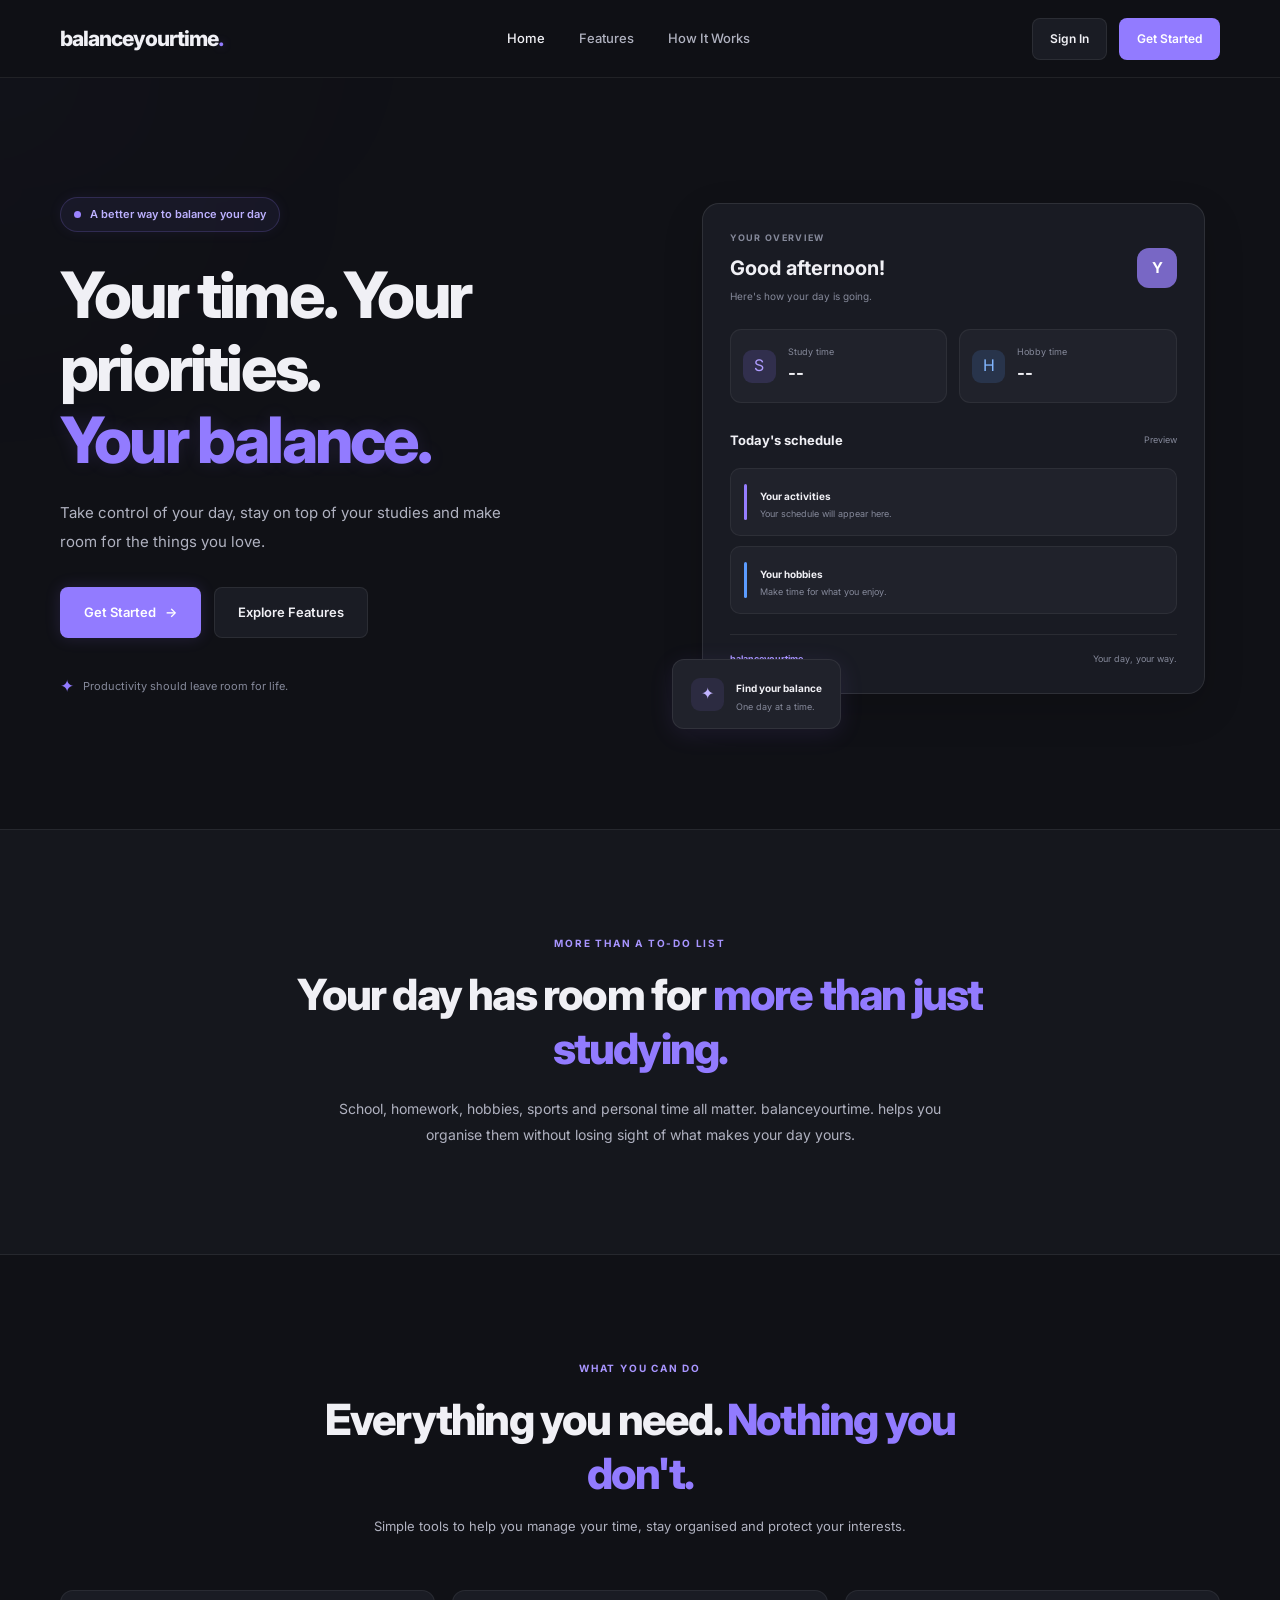
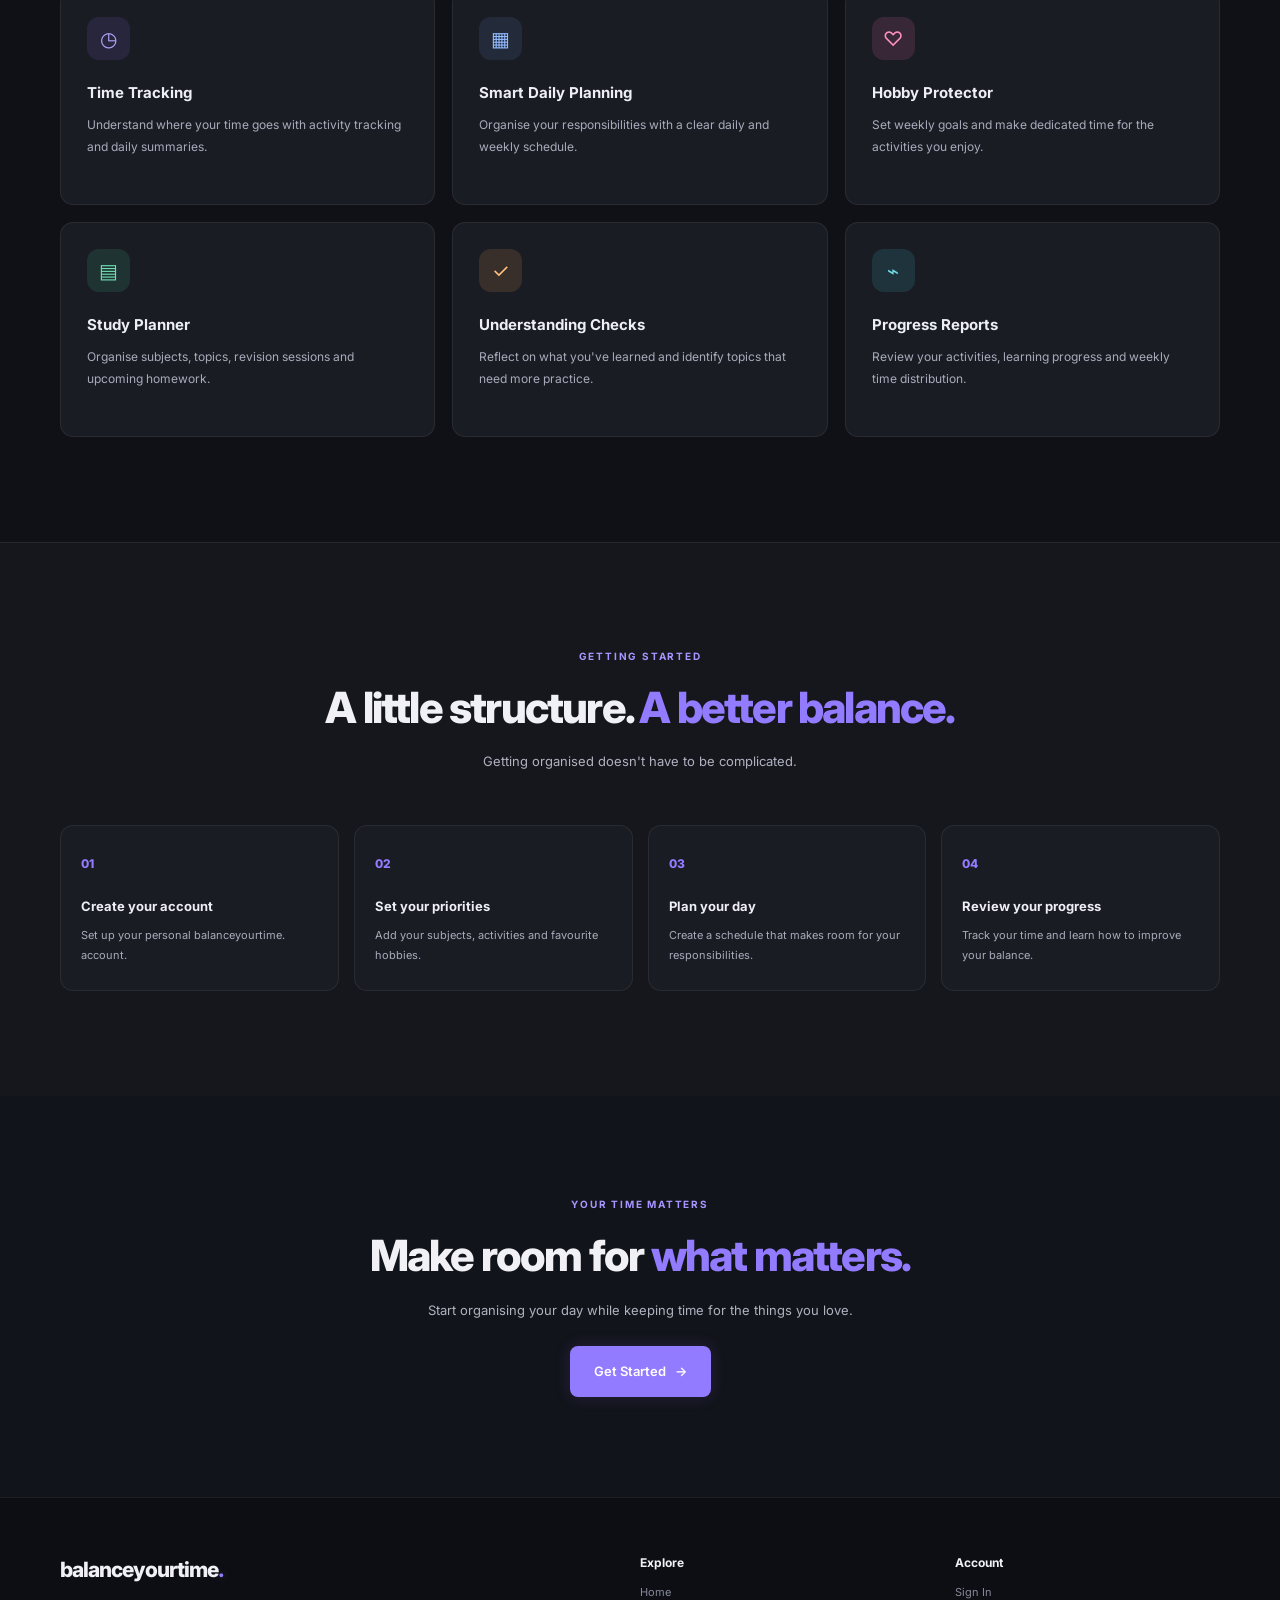
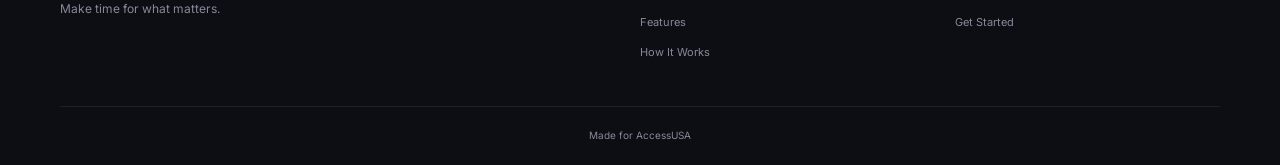
==== commit b3d445ff: "Update index.html" ====
--- a/index.html
+++ b/index.html
@@ -16,13 +16,60 @@
     <link href="https://fonts.googleapis.com/css2?family=Inter:wght@400;500;600;700;800&display=swap" rel="stylesheet">
 
     <link rel="stylesheet" href="style.css">
-
     <script src="script.js" defer></script>
+
+    <style>
+        /* Subtle homepage neon accents */
+        .logo span {
+            text-shadow: 0 0 8px rgba(146, 112, 255, 0.4);
+        }
+
+        .hero-label {
+            box-shadow: 0 0 14px rgba(146, 112, 255, 0.07);
+        }
+
+        .hero-content h1 span {
+            text-shadow: 0 0 18px rgba(146, 112, 255, 0.12);
+        }
+
+        .hero-buttons .btn-primary,
+        .cta-container .btn-primary {
+            box-shadow: 0 0 16px rgba(146, 112, 255, 0.16);
+            transition: box-shadow 0.25s ease, transform 0.25s ease;
+        }
+
+        .hero-buttons .btn-primary:hover,
+        .cta-container .btn-primary:hover {
+            box-shadow: 0 0 22px rgba(146, 112, 255, 0.25);
+            transform: translateY(-2px);
+        }
+
+        .feature-card {
+            transition: border-color 0.25s ease,
+                        box-shadow 0.25s ease,
+                        transform 0.25s ease;
+        }
+
+        .feature-card:hover {
+            box-shadow: 0 5px 22px rgba(146, 112, 255, 0.09);
+        }
+
+        .floating-note {
+            box-shadow: 0 5px 24px rgba(146, 112, 255, 0.10);
+        }
+
+        .footer-bottom {
+            justify-content: center;
+        }
+
+        .footer-bottom p {
+            text-align: center;
+            width: 100%;
+        }
+    </style>
 </head>
 
 <body>
-
-    <!-- NAVIGATION -->
 
     <header class="navbar">
         <div class="container nav-container">
@@ -52,10 +99,7 @@
         </div>
     </header>
 
-
     <main>
-
-        <!-- HERO SECTION -->
 
         <section class="hero" id="home">
             <div class="container hero-container">
@@ -95,9 +139,6 @@
                     </div>
 
                 </div>
-
-
-                <!-- DASHBOARD PREVIEW -->
 
                 <div class="hero-visual">
 
@@ -115,7 +156,6 @@
                             <div class="preview-avatar">Y</div>
                         </div>
 
-
                         <div class="preview-stats">
 
                             <div class="preview-stat">
@@ -136,7 +176,6 @@
 
                         </div>
 
-
                         <div class="preview-schedule">
 
                             <div class="preview-section-heading">
@@ -161,7 +200,6 @@
                             </div>
 
                         </div>
-
 
                         <div class="preview-footer">
                             <span>balanceyourtime.</span>
@@ -183,9 +221,6 @@
             </div>
         </section>
 
-
-        <!-- INTRODUCTION -->
-
         <section class="intro-section">
             <div class="container intro-container">
 
@@ -205,9 +240,6 @@
             </div>
         </section>
 
-
-        <!-- FEATURES -->
-
         <section class="features-section" id="features">
             <div class="container">
 
@@ -225,87 +257,48 @@
                     </p>
                 </div>
 
-
                 <div class="features-grid">
 
                     <article class="feature-card">
                         <div class="feature-icon purple-icon">◷</div>
-
                         <h3>Time Tracking</h3>
-
-                        <p>
-                            Understand where your time goes with activity
-                            tracking and daily summaries.
-                        </p>
-                    </article>
-
+                        <p>Understand where your time goes with activity tracking and daily summaries.</p>
+                    </article>
 
                     <article class="feature-card">
                         <div class="feature-icon blue-icon">▦</div>
-
                         <h3>Smart Daily Planning</h3>
-
-                        <p>
-                            Organise your responsibilities with a clear
-                            daily and weekly schedule.
-                        </p>
-                    </article>
-
+                        <p>Organise your responsibilities with a clear daily and weekly schedule.</p>
+                    </article>
 
                     <article class="feature-card">
                         <div class="feature-icon pink-icon">♡</div>
-
                         <h3>Hobby Protector</h3>
-
-                        <p>
-                            Set weekly goals and make dedicated time
-                            for the activities you enjoy.
-                        </p>
-                    </article>
-
+                        <p>Set weekly goals and make dedicated time for the activities you enjoy.</p>
+                    </article>
 
                     <article class="feature-card">
                         <div class="feature-icon green-icon">▤</div>
-
                         <h3>Study Planner</h3>
-
-                        <p>
-                            Organise subjects, topics, revision sessions
-                            and upcoming homework.
-                        </p>
-                    </article>
-
+                        <p>Organise subjects, topics, revision sessions and upcoming homework.</p>
+                    </article>
 
                     <article class="feature-card">
                         <div class="feature-icon orange-icon">✓</div>
-
                         <h3>Understanding Checks</h3>
-
-                        <p>
-                            Reflect on what you've learned and identify
-                            topics that need more practice.
-                        </p>
-                    </article>
-
+                        <p>Reflect on what you've learned and identify topics that need more practice.</p>
+                    </article>
 
                     <article class="feature-card">
                         <div class="feature-icon cyan-icon">⌁</div>
-
                         <h3>Progress Reports</h3>
-
-                        <p>
-                            Review your activities, learning progress
-                            and weekly time distribution.
-                        </p>
+                        <p>Review your activities, learning progress and weekly time distribution.</p>
                     </article>
 
                 </div>
 
             </div>
         </section>
-
-
-        <!-- HOW IT WORKS -->
 
         <section class="how-section" id="how-it-works">
             <div class="container">
@@ -318,60 +311,39 @@
                         <span>A better balance.</span>
                     </h2>
 
-                    <p>
-                        Getting organised doesn't have to be complicated.
-                    </p>
-                </div>
-
+                    <p>Getting organised doesn't have to be complicated.</p>
+                </div>
 
                 <div class="steps-grid">
 
                     <article class="step-card">
                         <span class="step-number">01</span>
                         <h3>Create your account</h3>
-                        <p>
-                            Set up your personal balanceyourtime.
-                            account.
-                        </p>
-                    </article>
-
+                        <p>Set up your personal balanceyourtime. account.</p>
+                    </article>
 
                     <article class="step-card">
                         <span class="step-number">02</span>
                         <h3>Set your priorities</h3>
-                        <p>
-                            Add your subjects, activities and
-                            favourite hobbies.
-                        </p>
-                    </article>
-
+                        <p>Add your subjects, activities and favourite hobbies.</p>
+                    </article>
 
                     <article class="step-card">
                         <span class="step-number">03</span>
                         <h3>Plan your day</h3>
-                        <p>
-                            Create a schedule that makes room
-                            for your responsibilities.
-                        </p>
-                    </article>
-
+                        <p>Create a schedule that makes room for your responsibilities.</p>
+                    </article>
 
                     <article class="step-card">
                         <span class="step-number">04</span>
                         <h3>Review your progress</h3>
-                        <p>
-                            Track your time and learn how to
-                            improve your balance.
-                        </p>
+                        <p>Track your time and learn how to improve your balance.</p>
                     </article>
 
                 </div>
 
             </div>
         </section>
-
-
-        <!-- FINAL CALL TO ACTION -->
 
         <section class="cta-section">
             <div class="container cta-container">
@@ -398,9 +370,6 @@
 
     </main>
 
-
-    <!-- FOOTER -->
-
     <footer class="footer">
         <div class="container">
 
@@ -411,11 +380,8 @@
                         balanceyourtime<span>.</span>
                     </a>
 
-                    <p>
-                        Make time for what matters.
-                    </p>
-                </div>
-
+                    <p>Make time for what matters.</p>
+                </div>
 
                 <div class="footer-links">
                     <h4>Explore</h4>
@@ -424,7 +390,6 @@
                     <a href="#how-it-works">How It Works</a>
                 </div>
 
-
                 <div class="footer-links">
                     <h4>Account</h4>
                     <a href="signin.html">Sign In</a>
@@ -433,14 +398,8 @@
 
             </div>
 
-
             <div class="footer-bottom">
-                <p>
-                    © <span id="currentYear"></span> balanceyourtime.
-                    All rights reserved.
-                </p>
-
-                <p>Make time for what matters.</p>
+                <p>Made for AccessUSA</p>
             </div>
 
         </div>
--- a/style.css
+++ b/style.css
@@ -2256,3 +2256,292 @@
         animation-duration: .01ms !important;
     }
 }
+
+/* BALANCEYOURTIME — MINIMALIST + CYBER REDESIGN */
+
+:root {
+    --bg: #101116;
+    --bg-secondary: #15171e;
+    --surface: #1a1c24;
+    --surface-hover: #22252f;
+    --surface-2: #20232d;
+    --surface-3: #303440;
+
+    --primary: #927bff;
+    --primary-hover: #a797ff;
+    --secondary: #7baaff;
+    --blue: #7baaff;
+    --green: #63c9a1;
+
+    --text: #f0f0f5;
+    --text-secondary: #b0b2c0;
+    --text-muted: #85899a;
+    --muted: #a0a4b3;
+
+    --border: rgba(255,255,255,.075);
+    --purple-light: rgba(146,123,255,.10);
+    --blue-light: rgba(123,170,255,.09);
+
+    --radius: 13px;
+    --transition: .2s ease;
+    --shadow: 0 8px 25px rgba(0,0,0,.12);
+}
+
+/* GLOBAL */
+
+body {
+    background: var(--bg);
+}
+
+::selection {
+    background: rgba(146,123,255,.3);
+    color: white;
+}
+
+/* NAVIGATION */
+
+.navbar {
+    background: rgba(16,17,22,.96);
+    backdrop-filter: blur(12px);
+    border-bottom: 1px solid var(--border);
+}
+
+.nav-link {
+    transition: color .2s ease;
+}
+
+.nav-link:hover {
+    color: var(--primary);
+}
+
+/* BUTTONS */
+
+.btn {
+    border-radius: 8px;
+}
+
+.btn-primary {
+    box-shadow: none;
+}
+
+.btn-primary:hover {
+    box-shadow: 0 0 18px rgba(146,123,255,.18);
+}
+
+/* HERO */
+
+.hero {
+    background: var(--bg);
+}
+
+.hero::before {
+    width: 400px;
+    height: 400px;
+    filter: blur(150px);
+    background: rgba(146,123,255,.035);
+}
+
+.hero::after {
+    background: transparent;
+}
+
+.hero h1 {
+    letter-spacing: -2.8px;
+}
+
+.hero h1 span {
+    color: var(--primary);
+}
+
+.hero-description {
+    color: #b0b2c0;
+}
+
+.hero-label {
+    background: rgba(146,123,255,.07);
+    border-color: rgba(146,123,255,.2);
+    color: #bdb1ff;
+}
+
+/* DASHBOARD PREVIEW */
+
+.preview-card {
+    background: #191b23;
+    border: 1px solid rgba(255,255,255,.09);
+    box-shadow: 0 15px 40px rgba(0,0,0,.16);
+}
+
+.preview-stat,
+.schedule-placeholder {
+    background: #20222b;
+    border-color: rgba(255,255,255,.06);
+}
+
+.preview-avatar {
+    background: #7867c5;
+}
+
+.floating-note {
+    background: #20222b;
+    border-color: var(--border);
+}
+
+/* SECTION HEADINGS */
+
+.intro-section,
+.how-section {
+    background: #15171d;
+}
+
+.intro-section {
+    border-color: var(--border);
+}
+
+.section-eyebrow {
+    color: #a895ff;
+}
+
+/* FEATURE CARDS */
+
+.feature-card,
+.step-card {
+    background: #1a1c24;
+    border: 1px solid rgba(255,255,255,.065);
+    box-shadow: none;
+}
+
+.feature-card:hover,
+.step-card:hover {
+    transform: translateY(-3px);
+    border-color: rgba(146,123,255,.3);
+}
+
+.feature-card h3,
+.step-card h3 {
+    color: #eeeeF5;
+}
+
+.feature-card p,
+.step-card p {
+    color: #a9abba;
+}
+
+/* ICONS */
+
+.purple-icon {
+    background: rgba(146,123,255,.11);
+    color: #b5a6ff;
+}
+
+.blue-icon {
+    background: rgba(123,170,255,.10);
+    color: #91baff;
+}
+
+/* CTA */
+
+.cta-section {
+    background: #12141b;
+}
+
+.cta-container h2 span {
+    color: var(--primary);
+}
+
+/* FOOTER */
+
+.footer {
+    background: #0d0e13;
+}
+
+/* DASHBOARD */
+
+.sidebar {
+    background: #15171e;
+}
+
+.dashboard-topbar {
+    background: rgba(16,17,22,.96);
+}
+
+.dashboard-panel,
+.overview-card,
+.summary-card {
+    background: #1a1c24;
+    border-color: rgba(255,255,255,.07);
+}
+
+.sidebar-link:hover,
+.sidebar-link.active {
+    background: rgba(146,123,255,.09);
+    color: #c2b5ff;
+}
+
+/* INPUTS */
+
+.form-group input,
+.form-group select,
+.form-group textarea,
+.form-control {
+    background: #14161d;
+    border-color: rgba(255,255,255,.09);
+    border-radius: 8px;
+}
+
+.form-group input:focus,
+.form-group select:focus,
+.form-group textarea:focus {
+    border-color: var(--primary);
+}
+
+/* TABLES */
+
+.activity-table th {
+    background: #22242d;
+}
+
+/* PROGRESS */
+
+.progress-track {
+    background: #30323d;
+}
+
+.progress-fill {
+    background: var(--primary);
+}
+
+/* DIALOGS */
+
+.quick-add-dialog {
+    background: #1a1c24;
+}
+
+/* AUTH */
+
+.auth-card,
+.onboarding-card {
+    background: #191b23;
+    box-shadow: 0 12px 35px rgba(0,0,0,.15);
+}
+
+/* REMOVE EXCESSIVE GLOW AND MOVEMENT */
+
+.feature-card,
+.step-card,
+.overview-card,
+.summary-card,
+.dashboard-panel {
+    box-shadow: none;
+}
+
+/* MOBILE */
+
+@media (max-width: 650px) {
+    .nav-links {
+        background: #15171e;
+    }
+
+    .preview-card {
+        box-shadow: none;
+    }
+}
